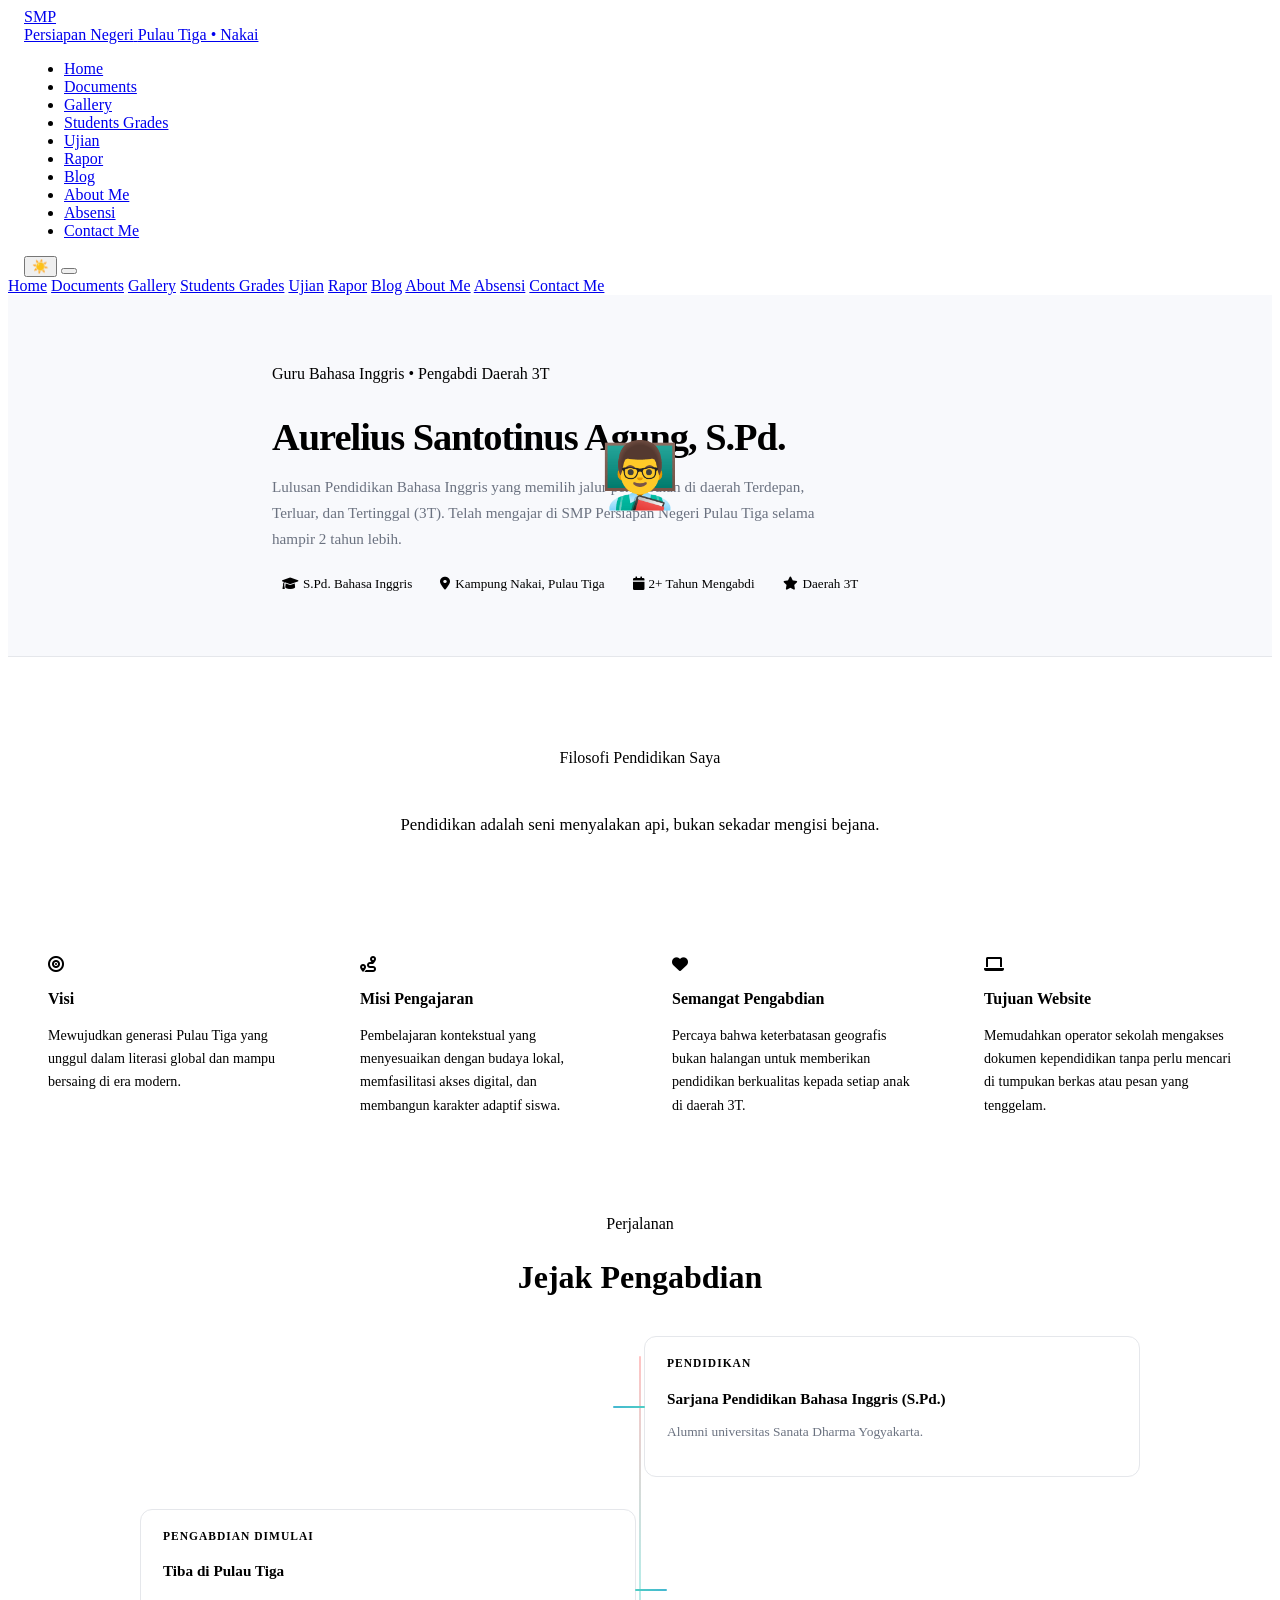
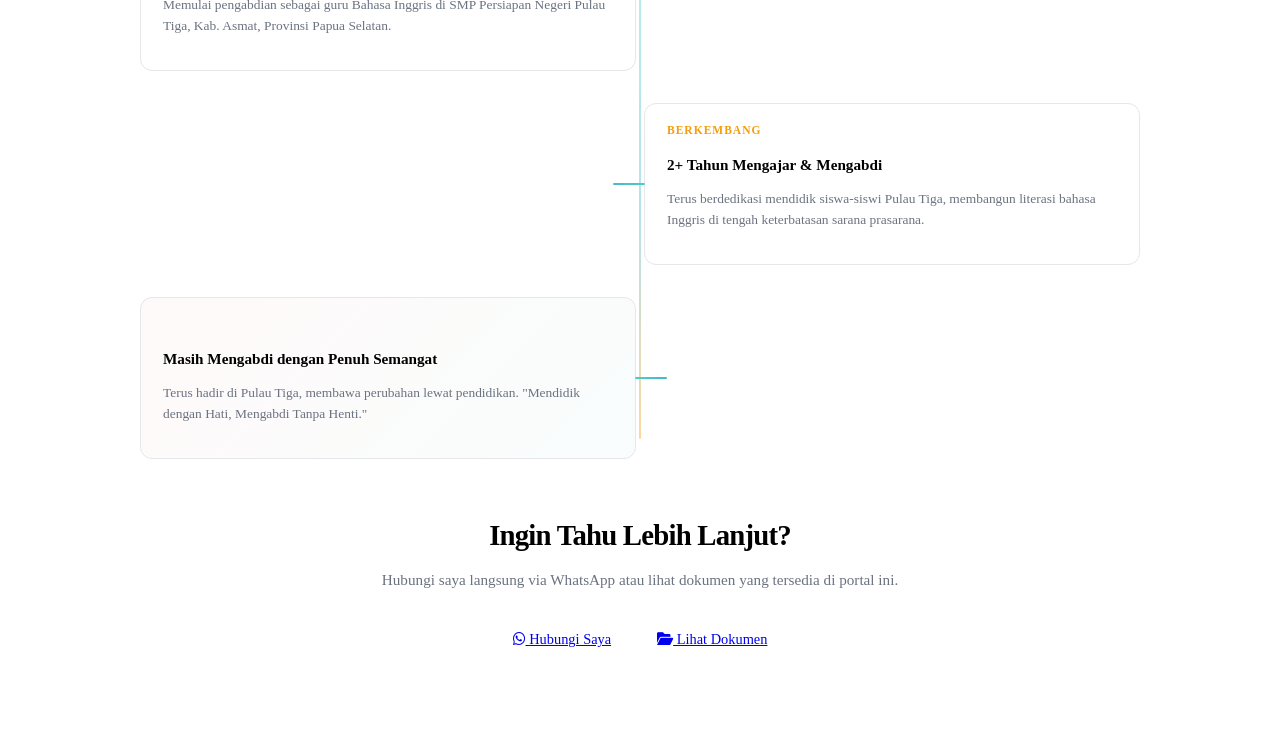
==== about.html @ c1b20a92 "komit aja" ====
<!DOCTYPE html>
<html lang="id" data-theme="light">

<head>
  <meta charset="UTF-8">
  <meta name="viewport" content="width=device-width, initial-scale=1.0">
  <title>Tentang Saya | Portal SMP Persiapan Negeri Pulau Tiga</title>
  <meta name="description"
    content="Mengenal Aurelius Santotinus Agung, S.Pd. — Guru Bahasa Inggris pengabdi daerah 3T di SMP Persiapan Negeri Pulau Tiga, Maluku.">
  <link rel="preconnect" href="https://fonts.googleapis.com">
  <link rel="preconnect" href="https://fonts.gstatic.com" crossorigin>
  <link href="https://fonts.googleapis.com/css2?family=Plus+Jakarta+Sans:wght@300;400;500;600;700;800&display=swap"
    rel="stylesheet">
  <link rel="stylesheet" href="https://cdnjs.cloudflare.com/ajax/libs/font-awesome/6.0.0-beta3/css/all.min.css">
  <link rel="stylesheet" href="css/style.css">

<style>
  /* =============================================
       RESPONSIVE FIXES — about.html
       Mobile-first, overrides for tablet & desktop
    ============================================= */

  /* --- HERO SECTION --- */
  .about-hero {
    padding: 70px 0 60px;
    background: var(--bg2, #f8f9fc);
    border-bottom: 1px solid var(--border, #e5e7eb);
    position: relative;
    overflow: hidden;
  }

  .about-hero-inner {
    display: flex;
    flex-direction: column;
    align-items: center;
    gap: 28px;
    text-align: center;
  }

  @media (min-width: 720px) {
    .about-hero-inner {
      display: grid;
      grid-template-columns: auto 1fr;
      gap: 48px;
      align-items: center;
      text-align: left;
    }
  }

  /* --- PROFILE FRAME --- */
  .profile-wrapper {
    display: flex;
    justify-content: center;
    flex-shrink: 0;
  }

  .profile-frame {
    width: 140px !important;
    height: 140px !important;
  }

  @media (min-width: 480px) {
    .profile-frame {
      width: 170px !important;
      height: 170px !important;
    }
  }

  @media (min-width: 720px) {
    .profile-frame {
      width: 200px !important;
      height: 200px !important;
    }
  }

  /* --- HERO TEXT --- */
  .about-hero-text h1 {
    font-size: clamp(1.35rem, 5vw, 2.4rem);
    font-weight: 800;
    letter-spacing: -1px;
    margin-bottom: 8px;
  }

  .about-hero-text p {
    color: var(--text2, #6b7280);
    font-size: clamp(0.85rem, 3vw, 0.95rem);
    line-height: 1.7;
    margin-bottom: 20px;
    max-width: 580px;
  }

  /* --- TAGS --- */
  .hero-tags {
    display: flex;
    gap: 8px;
    flex-wrap: wrap;
    justify-content: center;
  }

  @media (min-width: 720px) {
    .hero-tags {
      justify-content: flex-start;
    }
  }

  .hero-tags .tag {
    font-size: clamp(0.72rem, 2.5vw, 0.82rem);
    padding: 4px 10px;
    white-space: nowrap;
  }

  /* --- BADGE --- */
  .about-badge {
    display: flex;
    justify-content: center;
    margin-bottom: 12px;
  }

  @media (min-width: 720px) {
    .about-badge {
      justify-content: flex-start;
    }
  }

  /* --- QUOTE BOX --- */
  .about-quote {
    max-width: 720px;
    margin: 0 auto 60px;
    padding: 0 16px;
  }

  .quote-box {
    padding: clamp(20px, 4vw, 32px) clamp(20px, 5vw, 40px) !important;
    font-size: clamp(0.9rem, 3vw, 1.05rem);
    line-height: 1.7;
  }

  /* --- FEATURE GRID --- */
  .about-grid {
    display: grid;
    grid-template-columns: 1fr;
    gap: 16px;
    margin-bottom: 60px;
  }

  @media (min-width: 500px) {
    .about-grid {
      grid-template-columns: repeat(2, 1fr);
    }
  }

  @media (min-width: 900px) {
    .about-grid {
      grid-template-columns: repeat(4, 1fr);
    }
  }

  .feature-card {
    padding: clamp(18px, 3vw, 24px);
  }

  .feature-card h3 {
    font-size: clamp(0.92rem, 2.5vw, 1rem);
  }

  .feature-card p {
    font-size: clamp(0.82rem, 2.2vw, 0.88rem);
    line-height: 1.65;
  }

  /* --- TIMELINE ZIG-ZAG (DESKTOP) & LURUS (MOBILE) --- */
  .timeline-wrapper {
    max-width: 900px;
    margin: 0 auto;
    padding: 0 4px;
  }

  .timeline-inner {
    position: relative;
    padding-left: 28px;
  }

  /* Garis vertikal untuk mobile */
  .timeline-line {
    position: absolute;
    left: 12px;
    top: 0;
    bottom: 0;
    width: 2px;
    background: linear-gradient(to bottom, var(--c1, #ff6b6b), var(--c2, #4ecdc4), var(--c3, #45b7d1));
    border-radius: 99px;
  }

  .timeline-item {
    position: relative;
    margin-bottom: 28px;
  }

  .timeline-dot {
    position: absolute;
    left: -22px;
    top: 6px;
    width: 12px;
    height: 12px;
    border-radius: 50%;
    border: 2px solid var(--bg, #fff);
  }

  .timeline-card {
    background: var(--card-bg, #fff);
    border: 1px solid var(--border, #e5e7eb);
    border-radius: var(--radius-sm, 12px);
    padding: clamp(14px, 3vw, 20px) clamp(14px, 3vw, 22px);
    transition: all 0.2s ease;
  }

  .timeline-card h4 {
    font-weight: 700;
    font-size: clamp(0.88rem, 2.5vw, 0.95rem);
    margin-bottom: 6px;
  }

  .timeline-card p {
    font-size: clamp(0.8rem, 2.2vw, 0.84rem);
    color: var(--text2, #6b7280);
    line-height: 1.6;
  }

  .timeline-label {
    font-size: 0.72rem;
    font-weight: 700;
    letter-spacing: 1px;
    text-transform: uppercase;
    margin-bottom: 6px;
  }

  /* ---- DESKTOP ZIG-ZAG (min-width: 768px) ---- */
  @media (min-width: 768px) {
    .timeline-wrapper {
      max-width: 1000px;
    }

    .timeline-inner {
      padding-left: 0;
      display: flex;
      flex-direction: column;
      gap: 32px;
      position: relative;
    }

    /* GARIS VERTIKAL TENGAH untuk desktop */
    .timeline-inner::before {
      content: '';
      position: absolute;
      left: 50%;
      top: 20px;
      bottom: 20px;
      width: 2px;
      background: linear-gradient(to bottom, var(--c1, #ff6b6b), var(--c2, #4ecdc4), var(--c3, #45b7d1), var(--c4, #f59e0b));
      transform: translateX(-50%);
      border-radius: 99px;
      opacity: 0.4;
      z-index: 0;
    }

    /* Sembunyikan garis vertikal bawaan (yang untuk mobile) */
    .timeline-line {
      display: none;
    }

    .timeline-item {
      margin-bottom: 0;
      width: 100%;
      position: relative;
      z-index: 1;
    }

    /* Gaya untuk setiap item: bergantian posisi */
    .timeline-item:nth-child(odd) .timeline-card {
      margin-left: 0;
      margin-right: auto;
      max-width: 45%;
      position: relative;
    }

    .timeline-item:nth-child(even) .timeline-card {
      margin-left: auto;
      margin-right: 0;
      max-width: 45%;
      position: relative;
    }

    /* Dot dan garis penghubung zig-zag */
    .timeline-dot {
      width: 18px;
      height: 18px;
      top: 50%;
      transform: translateY(-50%);
      z-index: 3;
    }

    /* Dot untuk item ganjil (kiri) - berada di sebelah kanan card */
    .timeline-item:nth-child(odd) .timeline-dot {
      left: auto;
      right: -9px;
    }

    /* Dot untuk item genap (kanan) - berada di sebelah kiri card */
    .timeline-item:nth-child(even) .timeline-dot {
      left: -9px;
      right: auto;
    }

    /* Garis penghubung horizontal (dari card ke garis tengah) */
    .timeline-item:nth-child(odd) .timeline-card::before {
      content: '';
      position: absolute;
      right: -32px;
      top: 50%;
      width: 32px;
      height: 2px;
      background: linear-gradient(90deg, var(--c2, #4ecdc4), var(--c3, #45b7d1));
      transform: translateY(-50%);
      z-index: 2;
      border-radius: 2px;
    }

    .timeline-item:nth-child(even) .timeline-card::before {
      content: '';
      position: absolute;
      left: -32px;
      top: 50%;
      width: 32px;
      height: 2px;
      background: linear-gradient(90deg, var(--c3, #45b7d1), var(--c2, #4ecdc4));
      transform: translateY(-50%);
      z-index: 2;
      border-radius: 2px;
    }

    /* Card hover effect */
    .timeline-card:hover {
      transform: translateY(-4px);
      box-shadow: 0 12px 24px -12px rgba(0, 0, 0, 0.15);
      border-color: rgba(78, 205, 196, 0.3);
    }
  }

  /* --- Penyesuaian untuk tablet kecil (768px - 1024px) --- */
  @media (min-width: 768px) and (max-width: 1024px) {

    .timeline-item:nth-child(odd) .timeline-card,
    .timeline-item:nth-child(even) .timeline-card {
      max-width: 55%;
    }

    .timeline-item:nth-child(odd) .timeline-card::before,
    .timeline-item:nth-child(even) .timeline-card::before {
      width: 24px;
    }

    .timeline-item:nth-child(odd) .timeline-card::before {
      right: -24px;
    }

    .timeline-item:nth-child(even) .timeline-card::before {
      left: -24px;
    }

    .timeline-item:nth-child(odd) .timeline-dot {
      right: -7px;
    }

    .timeline-item:nth-child(even) .timeline-dot {
      left: -7px;
    }
  }

  /* Mobile: tetap tampil lurus dengan garis vertikal */
  @media (max-width: 767px) {
    .timeline-inner {
      padding-left: 28px;
    }

    /* Sembunyikan garis vertikal tengah desktop di mobile */
    .timeline-inner::before {
      display: none;
    }

    .timeline-line {
      display: block;
    }

    .timeline-dot {
      left: -22px;
      top: 6px;
    }

    .timeline-card::before {
      display: none;
    }

    .timeline-item {
      margin-bottom: 28px;
    }

    .timeline-card {
      margin: 0;
      max-width: 100%;
    }
  }

  /* --- CTA SECTION --- */
  .about-cta {
    text-align: center;
    max-width: 520px;
    margin: 0 auto;
    padding: 0 16px;
  }

  .about-cta h2 {
    font-size: clamp(1.3rem, 4.5vw, 1.8rem);
    font-weight: 800;
    letter-spacing: -0.8px;
    margin-bottom: 12px;
  }

  .about-cta p {
    color: var(--text2, #6b7280);
    margin-bottom: 28px;
    font-size: clamp(0.85rem, 2.5vw, 0.95rem);
    line-height: 1.7;
  }

  .cta-buttons {
    display: flex;
    gap: 10px;
    justify-content: center;
    flex-wrap: wrap;
  }

  .cta-buttons .btn {
    font-size: clamp(0.82rem, 2.5vw, 0.9rem);
    padding: 10px 18px;
    white-space: nowrap;
  }

  /* --- SECTION TITLE RESPONSIVE --- */
  .section-title {
    font-size: clamp(1.4rem, 4vw, 2rem) !important;
  }

  /* --- CONTAINER PADDING ON MOBILE --- */
  .container {
    padding-left: max(16px, env(safe-area-inset-left));
    padding-right: max(16px, env(safe-area-inset-right));
  }

  /* --- SECTION PADDING --- */
  .section {
    padding-top: clamp(40px, 6vw, 80px) !important;
    padding-bottom: clamp(40px, 6vw, 80px) !important;
  }

  /* Divider margin */
  .divider {
    margin: clamp(32px, 5vw, 60px) 0 !important;
  }
</style>
</head>

<body>

  <!-- NAVBAR -->
  <nav class="navbar">
    <div class="container">
      <div class="nav-inner">
        <a href="index.html" class="logo">
          <div class="logo-icon">SMP</div>
          <div class="logo-text">
            <span class="logo-title">Persiapan Negeri</span>
            <span class="logo-sub">Pulau Tiga • Nakai</span>
          </div>
        </a>
      <ul class="nav-links">
        <li><a href="index.html">Home</a></li>
        <li><a href="documents.html">Documents</a></li>
        <li><a href="gallery.html">Gallery</a></li>
        <li><a href="grades.html">Students Grades</a></li>
        <li><a href="exam.html">Ujian</a></li>
        <li><a href="rapor.html">Rapor</a></li>
        <li><a href="blog.html">Blog</a></li>
        <li><a href="about.html">About Me</a></li>
        <li><a href="https://mryanto96.github.io/ATTENDANCE-SYSTEM/">Absensi</a></li>
        <!-- <li><a href="https://mryanto96.github.io/ATTENDANCE-SYSTEM/" target="_blank">Absensi</a></li> -->
        <li><a href="contact.html">Contact Me</a></li>
      </ul>
      <div class="nav-right">
        <button class="dark-toggle" aria-label="Toggle dark mode" id="darkToggleBtn">
          <div class="dark-toggle-ball">☀️</div>
        </button>
        <button class="hamburger" aria-label="Menu">
          <span></span><span></span><span></span>
        </button>
      </div>
      </div>
      </div>
      </nav>
      <div class="mobile-menu" id="mobileMenu">
        <a href="index.html">Home</a>
        <a href="documents.html">Documents</a>
        <a href="gallery.html">Gallery</a>
        <a href="grades.html">Students Grades</a>
        <a href="exam.html">Ujian</a>
        <a href="rapor.html">Rapor</a>
        <a href="blog.html">Blog</a>
        <a href="about.html">About Me</a>
        <a href="https://mryanto96.github.io/ATTENDANCE-SYSTEM/">Absensi</a>
        <a href="contact.html">Contact Me</a>
      </div>


  <div class="page-content">

    <!-- HERO ABOUT -->
    <section class="about-hero">
      <div class="page-header-bg"></div>
      <div class="dots-grid" style="top:10%;right:5%;opacity:0.3;"></div>
      <div class="container">
        <div class="about-hero-inner fade-up">

          <!-- Profile Image -->
          <div class="profile-wrapper">
            <div class="profile-frame">
              <img src="images/Kami.jpeg" alt="Aurelius Santotinus Agung, S.Pd." class="profile-img"
                onerror="this.style.display='none';this.parentNode.querySelector('.profile-placeholder').style.display='flex'">
              <div class="profile-placeholder"
                style="display:none;position:absolute;inset:6px;border-radius:40% 60% 40% 60% / 50% 40% 60% 50%;background:linear-gradient(135deg,var(--c1),var(--c2),var(--c3));align-items:center;justify-content:center;font-size:4rem;color:white;animation:blobPulse 8s ease infinite,float 6s ease-in-out infinite;z-index:1;">
                👨‍🏫</div>
            </div>
          </div>

          <!-- Text Content -->
          <div class="about-hero-text">
            <div class="about-badge">
              <div class="badge">
                <span class="badge-dot"></span>
                Guru Bahasa Inggris • Pengabdi Daerah 3T
              </div>
            </div>
            <h1>
              Aurelius Santotinus Agung, <span class="gradient-text">S.Pd.</span>
            </h1>
            <p>
              Lulusan Pendidikan Bahasa Inggris yang memilih jalur pengabdian di daerah Terdepan, Terluar, dan
              Tertinggal (3T). Telah mengajar di SMP Persiapan Negeri Pulau Tiga selama hampir 2 tahun lebih.
            </p>
            <div class="hero-tags">
              <span class="tag"><i class="fas fa-graduation-cap" style="margin-right:5px;"></i>S.Pd. Bahasa
                Inggris</span>
              <span class="tag"><i class="fas fa-map-marker-alt" style="margin-right:5px;"></i>Kampung Nakai, Pulau
                Tiga</span>
              <span class="tag"><i class="fas fa-calendar" style="margin-right:5px;"></i>2+ Tahun Mengabdi</span>
              <span class="tag"><i class="fas fa-star" style="margin-right:5px;"></i>Daerah 3T</span>
            </div>
          </div>

        </div>
      </div>
    </section>

    <!-- MAIN CONTENT -->
    <section class="section">
      <div class="container">

        <!-- FILOSOFI QUOTE -->
        <div class="about-quote fade-up">
          <p class="section-label" style="text-align:center;margin-bottom:12px;">Filosofi Pendidikan Saya</p>
          <div class="quote-box" style="text-align:center;">
            Pendidikan adalah seni menyalakan api, bukan sekadar mengisi bejana.
          </div>
        </div>

        <!-- FEATURE GRID -->
        <div class="about-grid fade-up">
          <div class="feature-card">
            <div class="feature-icon fi-1"><i class="fas fa-bullseye"></i></div>
            <h3>Visi</h3>
            <p>Mewujudkan generasi Pulau Tiga yang unggul dalam literasi global dan mampu bersaing di era modern.</p>
          </div>
          <div class="feature-card">
            <div class="feature-icon fi-2"><i class="fas fa-route"></i></div>
            <h3>Misi Pengajaran</h3>
            <p>Pembelajaran kontekstual yang menyesuaikan dengan budaya lokal, memfasilitasi akses digital, dan
              membangun karakter adaptif siswa.</p>
          </div>
          <div class="feature-card">
            <div class="feature-icon fi-3"><i class="fas fa-heart"></i></div>
            <h3>Semangat Pengabdian</h3>
            <p>Percaya bahwa keterbatasan geografis bukan halangan untuk memberikan pendidikan berkualitas kepada setiap
              anak di daerah 3T.</p>
          </div>
          <div class="feature-card">
            <div class="feature-icon fi-4"><i class="fas fa-laptop"></i></div>
            <h3>Tujuan Website</h3>
            <p>Memudahkan operator sekolah mengakses dokumen kependidikan tanpa perlu mencari di tumpukan berkas atau
              pesan yang tenggelam.</p>
          </div>
        </div>

        <div class="divider"></div>

        <!-- TIMELINE ZIG-ZAG (DESKTOP) & LURUS (MOBILE) -->
        <div class="timeline-wrapper fade-up">
          <p class="section-label" style="text-align:center;margin-bottom:12px;">Perjalanan</p>
          <h2 class="section-title" style="text-align:center;margin-bottom:40px;">
            Jejak <span class="gradient-text">Pengabdian</span>
          </h2>

          <div class="timeline-inner">
            <div class="timeline-line"></div>

            <!-- Item 1: Pendidikan -->
            <div class="timeline-item">
              <div class="timeline-dot" style="background:linear-gradient(135deg,var(--c1),var(--c2));"></div>
              <div class="timeline-card">
                <div class="timeline-label" style="color:var(--accent);">Pendidikan</div>
                <h4>Sarjana Pendidikan Bahasa Inggris (S.Pd.)</h4>
                <p>Alumni universitas Sanata Dharma Yogyakarta.</p>
              </div>
            </div>

            <!-- Item 2: Pengabdian Dimulai -->
            <div class="timeline-item">
              <div class="timeline-dot" style="background:linear-gradient(135deg,var(--c2),var(--c3));"></div>
              <div class="timeline-card">
                <div class="timeline-label" style="color:var(--c2);">Pengabdian Dimulai</div>
                <h4>Tiba di Pulau Tiga</h4>
                <p>Memulai pengabdian sebagai guru Bahasa Inggris di SMP Persiapan Negeri Pulau Tiga, Kab. Asmat,
                  Provinsi Papua Selatan.</p>
              </div>
            </div>

            <!-- Item 3: Berkembang -->
            <div class="timeline-item">
              <div class="timeline-dot" style="background:linear-gradient(135deg,var(--c3),var(--c4));"></div>
              <div class="timeline-card">
                <div class="timeline-label" style="color:#f59e0b;">Berkembang</div>
                <h4>2+ Tahun Mengajar & Mengabdi</h4>
                <p>Terus berdedikasi mendidik siswa-siswi Pulau Tiga, membangun literasi bahasa Inggris di tengah
                  keterbatasan sarana prasarana.</p>
              </div>
            </div>

            <!-- Item 4: Saat Ini (dengan animasi pulse) -->
            <div class="timeline-item" style="margin-bottom:0;">
              <div class="timeline-dot"
                style="background:linear-gradient(135deg,var(--c4),var(--c5));animation:pulse 2s ease infinite;"></div>
              <div class="timeline-card"
                style="background:linear-gradient(135deg,rgba(255,107,107,0.04),rgba(78,205,196,0.04));">
                <div class="timeline-label"
                  style="background:linear-gradient(90deg,var(--c1),var(--c2));-webkit-background-clip:text;-webkit-text-fill-color:transparent;background-clip:text;">
                  Saat Ini • 2026</div>
                <h4>Masih Mengabdi dengan Penuh Semangat</h4>
                <p>Terus hadir di Pulau Tiga, membawa perubahan lewat pendidikan. "Mendidik dengan Hati, Mengabdi
                  Tanpa Henti."</p>
              </div>
            </div>

          </div>
        </div>

        <div class="divider"></div>

        <!-- CTA -->
        <div class="about-cta fade-up">
          <h2>Ingin Tahu Lebih Lanjut?</h2>
          <p>Hubungi saya langsung via WhatsApp atau lihat dokumen yang tersedia di portal ini.</p>
          <div class="cta-buttons">
            <a href="contact.html" class="btn btn-primary">
              <i class="fab fa-whatsapp"></i> Hubungi Saya
            </a>
            <a href="documents.html" class="btn btn-outline">
              <i class="fas fa-folder-open"></i> Lihat Dokumen
            </a>
          </div>
        </div>

      </div>
    </section>

  </div>

  <script src="js/main.js"></script>
</body>

</html>
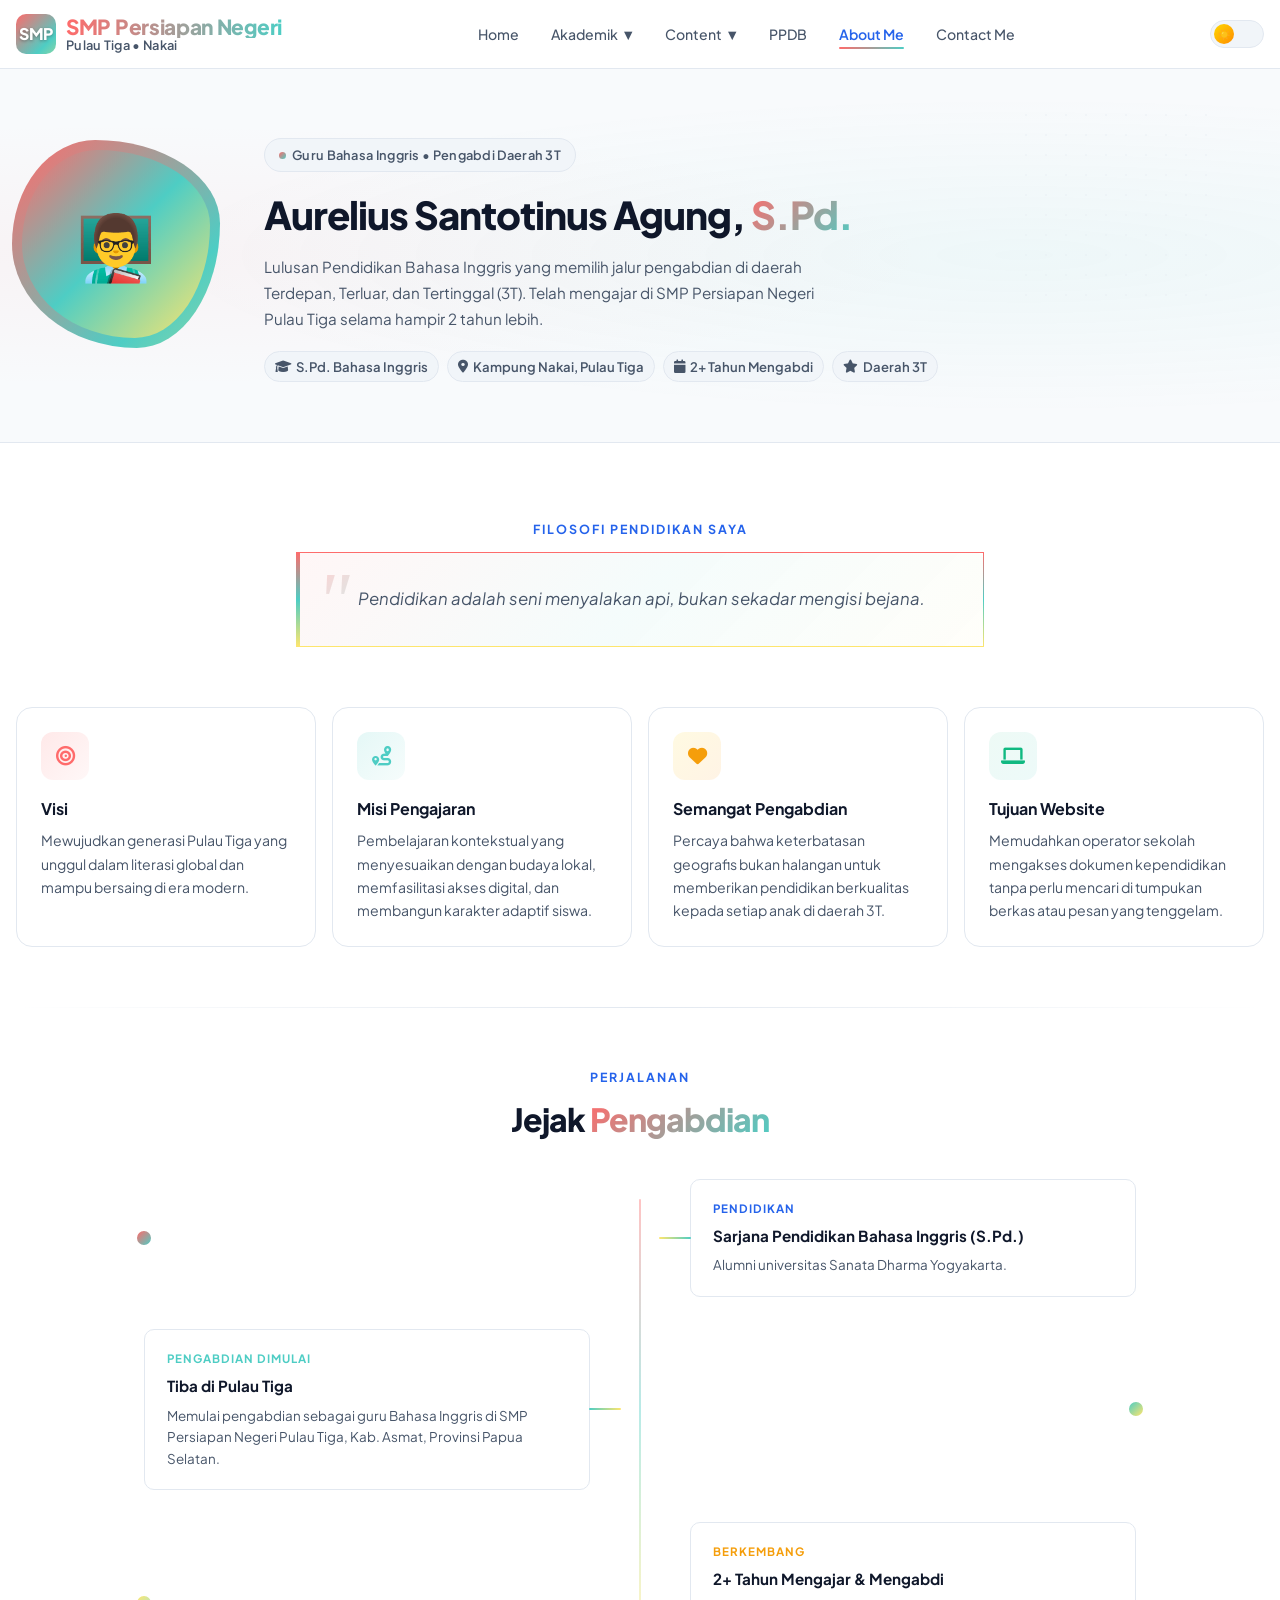
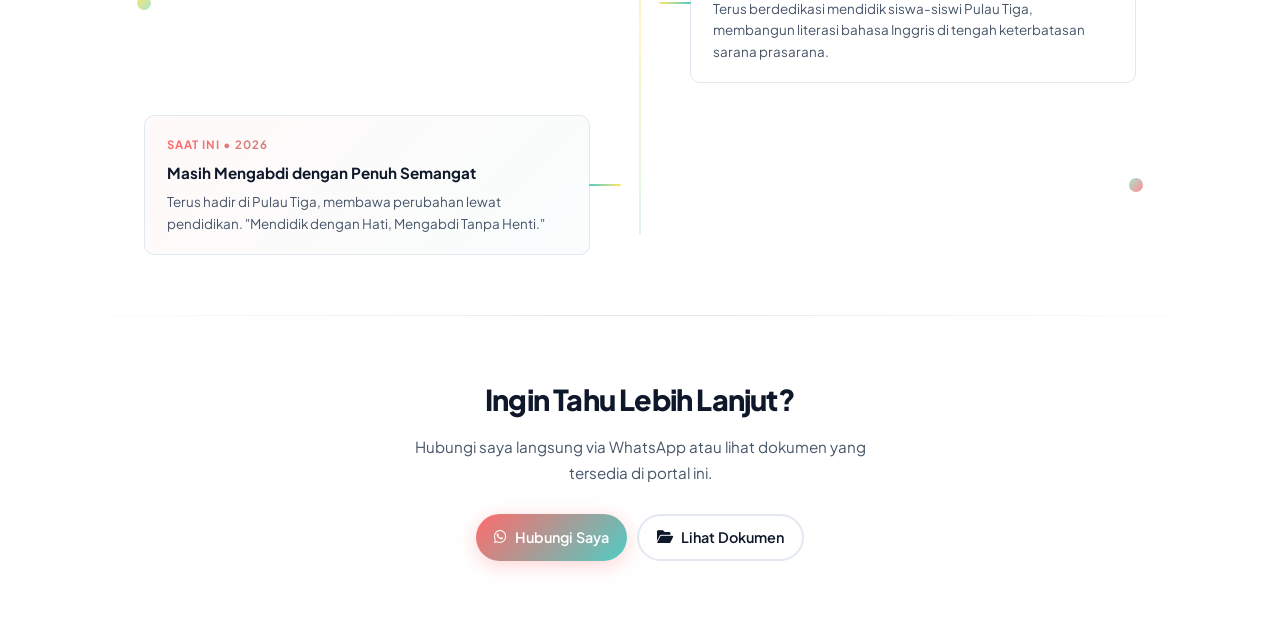
==== commit fa40070d: "komit aja" ====
--- a/about.html
+++ b/about.html
@@ -491,8 +491,7 @@
         <li><a href="rapor.html">Rapor</a></li>
         <li><a href="blog.html">Blog</a></li>
         <li><a href="about.html">About Me</a></li>
-        <li><a href="https://mryanto96.github.io/ATTENDANCE-SYSTEM/">Absensi</a></li>
-        <!-- <li><a href="https://mryanto96.github.io/ATTENDANCE-SYSTEM/" target="_blank">Absensi</a></li> -->
+        <li><a href="https://mryanto96.github.io/ATTENDANCE-SYSTEM/" target="_blank">Absensi</a></li>
         <li><a href="contact.html">Contact Me</a></li>
       </ul>
       <div class="nav-right">
@@ -515,7 +514,7 @@
         <a href="rapor.html">Rapor</a>
         <a href="blog.html">Blog</a>
         <a href="about.html">About Me</a>
-        <a href="https://mryanto96.github.io/ATTENDANCE-SYSTEM/">Absensi</a>
+        <a href="https://mryanto96.github.io/ATTENDANCE-SYSTEM/" target="_blank">Absensi</a>
         <a href="contact.html">Contact Me</a>
       </div>
 
@@ -690,8 +689,8 @@
     </section>
 
   </div>
-
   <script src="js/main.js"></script>
+  <script src="js/navbar.js"></script>
 </body>
 
 </html>
--- a/css/style.css
+++ b/css/style.css
@@ -0,0 +1,1782 @@
+@import url('https://fonts.googleapis.com/css2?family=Plus+Jakarta+Sans:wght@300;400;500;600;700;800&display=swap');
+
+/* ===== CSS VARIABLES ===== */
+:root {
+  --bg: #ffffff;
+  --bg2: #f8fafc;
+  --bg3: #f1f5f9;
+  --text: #0f172a;
+  --text2: #475569;
+  --text3: #94a3b8;
+  --accent: #2563eb;
+  --accent2: #1d4ed8;
+  --border: #e2e8f0;
+  --card-bg: #ffffff;
+  --nav-bg: rgba(255, 255, 255, 0.85);
+  --shadow: 0 4px 24px rgba(15, 23, 42, 0.08);
+  --shadow-lg: 0 12px 48px rgba(15, 23, 42, 0.14);
+
+  --c1: #FF6B6B;
+  --c2: #4ECDC4;
+  --c3: #FFE66D;
+  --c4: #A8E6CF;
+  --c5: #FF8B94;
+
+  --font: 'Plus Jakarta Sans', sans-serif;
+  --container: 1280px;
+  --radius: 16px;
+  --radius-sm: 10px;
+  --transition: 0.3s cubic-bezier(0.4, 0, 0.2, 1);
+}
+
+[data-theme="dark"] {
+  --bg: #0f172a;
+  --bg2: #1e293b;
+  --bg3: #243046;
+  --text: #f8fafc;
+  --text2: #94a3b8;
+  --text3: #64748b;
+  --accent: #3b82f6;
+  --accent2: #60a5fa;
+  --border: #334155;
+  --card-bg: #1e293b;
+  --nav-bg: rgba(15, 23, 42, 0.88);
+  --shadow: 0 4px 24px rgba(0, 0, 0, 0.3);
+  --shadow-lg: 0 12px 48px rgba(0, 0, 0, 0.45);
+}
+
+/* ===== RESET & BASE ===== */
+*,
+*::before,
+*::after {
+  box-sizing: border-box;
+  margin: 0;
+  padding: 0;
+}
+
+html {
+  scroll-behavior: smooth;
+}
+
+body {
+  font-family: var(--font);
+  background: var(--bg);
+  color: var(--text);
+  line-height: 1.6;
+  transition: background var(--transition), color var(--transition);
+  overflow-x: hidden;
+}
+
+a {
+  text-decoration: none;
+  color: inherit;
+}
+
+img {
+  max-width: 100%;
+  display: block;
+}
+
+button {
+  cursor: pointer;
+  font-family: var(--font);
+  border: none;
+}
+
+/* ===== SCROLLBAR ===== */
+::-webkit-scrollbar {
+  width: 6px;
+}
+
+::-webkit-scrollbar-track {
+  background: var(--bg2);
+}
+
+::-webkit-scrollbar-thumb {
+  background: var(--border);
+  border-radius: 99px;
+}
+
+::-webkit-scrollbar-thumb:hover {
+  background: var(--accent);
+}
+
+/* ===== CONTAINER ===== */
+.container {
+  max-width: var(--container);
+  margin: 0 auto;
+  padding: 0 24px;
+}
+
+@media (max-width: 768px) {
+  .container {
+    padding: 0 16px;
+  }
+}
+
+.announcement-bar {
+  background: linear-gradient(90deg, #fef9e3, #fff5e6);
+  border-left: 4px solid #f5a623;
+  padding: 12px 20px;
+  border-radius: 16px;
+  display: flex;
+  align-items: center;
+  gap: 12px;
+  flex-wrap: wrap;
+  margin-bottom: 40px;
+  color: #000000;
+}
+
+.announcement-bar i {
+  color: #000000;
+}
+
+/* ===== LOADING OVERLAY ===== */
+.loading-overlay {
+  position: fixed;
+  top: 0;
+  left: 0;
+  right: 0;
+  bottom: 0;
+  background: rgba(0, 0, 0, 0.8);
+  backdrop-filter: blur(8px);
+  z-index: 10000;
+  display: flex;
+  align-items: center;
+  justify-content: center;
+  opacity: 0;
+  transition: opacity 0.3s ease;
+}
+
+.loading-overlay.active {
+  opacity: 1;
+}
+
+.loading-card {
+  background: var(--card-bg);
+  border-radius: 24px;
+  padding: 32px 40px;
+  text-align: center;
+  box-shadow: 0 20px 60px rgba(0, 0, 0, 0.3);
+  min-width: 300px;
+  max-width: 380px;
+  border: 1px solid var(--border);
+  animation: fadeUp 0.4s ease;
+}
+
+.loading-spinner {
+  width: 56px;
+  height: 56px;
+  border: 4px solid var(--border);
+  border-top-color: var(--c1);
+  border-right-color: var(--c2);
+  border-bottom-color: var(--c3);
+  border-radius: 50%;
+  margin: 0 auto 20px;
+  animation: spin 0.8s linear infinite;
+}
+
+.loading-text {
+  font-size: 1rem;
+  margin-bottom: 16px;
+  color: var(--text);
+  line-height: 1.5;
+}
+
+.loading-text strong {
+  color: var(--accent);
+  font-size: 0.9rem;
+}
+
+.loading-message {
+  font-size: 0.85rem;
+  color: var(--text2);
+  margin-bottom: 16px;
+}
+
+.loading-hint {
+  font-size: 0.75rem;
+  color: var(--text3);
+  margin-top: 16px;
+  padding-top: 12px;
+  border-top: 1px solid var(--border);
+  display: flex;
+  align-items: center;
+  justify-content: center;
+  gap: 6px;
+}
+
+/* ===== MODAL POPUP ERROR (VERSI FINAL - TIDAK DUPLIKAT) ===== */
+.modal {
+  display: none;
+  position: fixed;
+  top: 0;
+  left: 0;
+  right: 0;
+  bottom: 0;
+  background: rgba(0, 0, 0, 0.8);
+  backdrop-filter: blur(8px);
+  z-index: 10001;
+  align-items: center;
+  justify-content: center;
+}
+
+.modal.show {
+  display: flex;
+}
+
+.modal-card {
+  background: var(--card-bg);
+  border-radius: 24px;
+  max-width: 400px;
+  width: 90%;
+  padding: 32px 28px;
+  text-align: center;
+  border: 1px solid var(--border);
+  box-shadow: 0 20px 60px rgba(0, 0, 0, 0.3);
+  animation: fadeUp 0.3s ease;
+  pointer-events: auto;
+}
+
+.modal-icon {
+  width: 70px;
+  height: 70px;
+  background: linear-gradient(135deg, rgba(255, 107, 107, 0.15), rgba(255, 107, 107, 0.05));
+  border-radius: 50%;
+  display: flex;
+  align-items: center;
+  justify-content: center;
+  margin: 0 auto 20px;
+}
+
+.modal-icon i {
+  font-size: 2.5rem;
+  color: #FF6B6B;
+}
+
+.modal-card h3 {
+  font-size: 1.3rem;
+  font-weight: 700;
+  margin-bottom: 12px;
+  color: var(--text);
+}
+
+.modal-card p {
+  color: var(--text2);
+  font-size: 0.9rem;
+  line-height: 1.6;
+  margin-bottom: 24px;
+}
+
+.modal-card p strong {
+  color: var(--accent);
+  font-weight: 700;
+}
+
+.modal-buttons {
+  display: flex;
+  gap: 12px;
+  justify-content: center;
+  flex-wrap: wrap;
+}
+
+.modal-btn {
+  padding: 10px 20px;
+  border-radius: 99px;
+  font-weight: 600;
+  font-size: 0.85rem;
+  cursor: pointer;
+  transition: all 0.3s ease;
+  border: none;
+  text-decoration: none;
+  display: inline-flex;
+  align-items: center;
+  gap: 8px;
+}
+
+.modal-btn-primary {
+  background: linear-gradient(135deg, #25D366, #128C7E);
+  color: white;
+}
+
+.modal-btn-primary:hover {
+  transform: translateY(-2px);
+  box-shadow: 0 4px 12px rgba(37, 211, 102, 0.4);
+}
+
+.modal-btn-secondary {
+  background: var(--bg3);
+  border: 1px solid var(--border);
+  color: var(--text2);
+}
+
+.modal-btn-secondary:hover {
+  background: var(--bg2);
+  transform: translateY(-2px);
+}
+
+/* ===== TOMBOL DISABLED ===== */
+.btn-disabled {
+  background: var(--bg3);
+  color: var(--text3);
+  cursor: not-allowed;
+  opacity: 0.6;
+  border: 1px solid var(--border);
+}
+
+.btn-disabled:hover {
+  transform: none;
+  box-shadow: none;
+  background: var(--bg3);
+}
+
+/* ===== NAVBAR ===== */
+.navbar {
+  position: fixed;
+  top: 0;
+  left: 0;
+  right: 0;
+  z-index: 100;
+  background: var(--nav-bg);
+  backdrop-filter: blur(20px);
+  -webkit-backdrop-filter: blur(20px);
+  border-bottom: 1px solid var(--border);
+  transition: background var(--transition), border-color var(--transition);
+}
+
+.nav-inner {
+  display: flex;
+  align-items: center;
+  justify-content: space-between;
+  height: 68px;
+}
+
+/* Logo */
+.logo {
+  display: flex;
+  align-items: center;
+  gap: 10px;
+  font-weight: 800;
+  font-size: 1rem;
+}
+
+.logo-icon {
+  width: 40px;
+  height: 40px;
+  border-radius: 10px;
+  background: linear-gradient(135deg, var(--c1), var(--c2), var(--c3), var(--c4), var(--c5));
+  background-size: 300% 300%;
+  animation: gradientShift 4s ease infinite;
+  display: flex;
+  align-items: center;
+  justify-content: center;
+  font-size: 1rem;
+  font-weight: 900;
+  color: white;
+  text-shadow: 0 1px 3px rgba(0, 0, 0, 0.3);
+  flex-shrink: 0;
+  letter-spacing: -0.5px;
+}
+
+.logo-text {
+  display: flex;
+  flex-direction: column;
+  line-height: 1.1;
+}
+
+.logo-title {
+  background: linear-gradient(90deg, var(--c1), var(--c2), var(--c3));
+  background-size: 200% 200%;
+  animation: gradientShift 3s ease infinite;
+  -webkit-background-clip: text;
+  -webkit-text-fill-color: transparent;
+  background-clip: text;
+  font-size: 1.3rem;
+  font-weight: 800;
+  letter-spacing: -0.3px;
+}
+
+.logo-sub {
+  font-size: 0.8rem;
+  color: var(--text2);
+  font-weight: 600;
+  letter-spacing: 0.3px;
+}
+
+/* Nav Links */
+.nav-links {
+  display: flex;
+  align-items: center;
+  gap: 4px;
+  list-style: none;
+}
+
+.nav-links a {
+  padding: 8px 14px;
+  border-radius: 8px;
+  font-size: 0.88rem;
+  font-weight: 500;
+  color: var(--text2);
+  transition: color var(--transition), background var(--transition);
+  position: relative;
+}
+
+.nav-links a:hover {
+  color: var(--text);
+  background-color: var(--bg3);
+}
+
+.nav-links a.active {
+  color: var(--accent);
+  font-weight: 600;
+}
+
+.nav-links a.active::after {
+  content: '';
+  position: absolute;
+  bottom: 2px;
+  left: 14px;
+  right: 14px;
+  height: 2px;
+  border-radius: 99px;
+  background: linear-gradient(90deg, var(--c1), var(--c2), var(--c3));
+  background-size: 200%;
+  animation: gradientShift 2s ease infinite;
+}
+
+/* Nav Right */
+.nav-right {
+  display: flex;
+  align-items: center;
+  gap: 12px;
+}
+
+/* Dark Mode Toggle */
+.dark-toggle {
+  width: 54px;
+  height: 28px;
+  background: var(--bg3);
+  border-radius: 99px;
+  border: 1.5px solid var(--border);
+  position: relative;
+  cursor: pointer;
+  transition: background var(--transition), border-color var(--transition);
+  display: flex;
+  align-items: center;
+  padding: 3px;
+}
+
+.dark-toggle-ball {
+  width: 20px;
+  height: 20px;
+  border-radius: 50%;
+  background: linear-gradient(135deg, #FFD700, #FF8C00);
+  transition: transform 0.4s cubic-bezier(0.34, 1.56, 0.64, 1), background 0.3s;
+  display: flex;
+  align-items: center;
+  justify-content: center;
+  font-size: 10px;
+}
+
+[data-theme="dark"] .dark-toggle-ball {
+  transform: translateX(24px);
+  background: linear-gradient(135deg, #e2e8f0, #94a3b8);
+}
+
+/* Hamburger */
+.hamburger {
+  display: none;
+  flex-direction: column;
+  gap: 5px;
+  background: none;
+  padding: 4px;
+  border-radius: 8px;
+}
+
+.hamburger span {
+  display: block;
+  width: 22px;
+  height: 2px;
+  background: var(--text);
+  border-radius: 99px;
+  transition: all 0.3s;
+}
+
+/* Mobile Menu */
+.mobile-menu {
+  display: none;
+  position: fixed;
+  top: 68px;
+  left: 0;
+  right: 0;
+  background: var(--nav-bg);
+  backdrop-filter: blur(20px);
+  -webkit-backdrop-filter: blur(20px);
+  border-bottom: 1px solid var(--border);
+  padding: 12px 16px 20px;
+  z-index: 99;
+  flex-direction: column;
+  gap: 4px;
+}
+
+.mobile-menu.active {
+  display: flex;
+}
+
+.mobile-menu a {
+  padding: 12px 16px;
+  border-radius: 10px;
+  font-weight: 500;
+  color: var(--text2);
+  transition: all var(--transition);
+}
+
+.mobile-menu a:hover,
+.mobile-menu a.active {
+  background: var(--bg3);
+  color: var(--accent);
+}
+
+/* ===== PAGE WRAPPER ===== */
+.page-content {
+  padding-top: 68px;
+}
+
+/* ===== ANIMATIONS ===== */
+@keyframes gradientShift {
+  0% {
+    background-position: 0% 50%;
+  }
+
+  50% {
+    background-position: 100% 50%;
+  }
+
+  100% {
+    background-position: 0% 50%;
+  }
+}
+
+@keyframes float {
+
+  0%,
+  100% {
+    transform: translateY(0px);
+  }
+
+  50% {
+    transform: translateY(-16px);
+  }
+}
+
+@keyframes fadeUp {
+  from {
+    opacity: 0;
+    transform: translateY(30px);
+  }
+
+  to {
+    opacity: 1;
+    transform: translateY(0);
+  }
+}
+
+@keyframes blobPulse {
+
+  0%,
+  100% {
+    border-radius: 40% 60% 40% 60% / 50% 40% 60% 50%;
+  }
+
+  25% {
+    border-radius: 55% 45% 65% 35% / 40% 60% 40% 60%;
+  }
+
+  50% {
+    border-radius: 45% 55% 35% 65% / 60% 35% 65% 40%;
+  }
+
+  75% {
+    border-radius: 60% 40% 50% 50% / 35% 65% 35% 65%;
+  }
+}
+
+@keyframes spin {
+  to {
+    transform: rotate(360deg);
+  }
+}
+
+@keyframes pulse {
+
+  0%,
+  100% {
+    transform: scale(1);
+  }
+
+  50% {
+    transform: scale(1.05);
+  }
+}
+
+@keyframes shimmer {
+  0% {
+    transform: translateX(-100%);
+  }
+
+  100% {
+    transform: translateX(100%);
+  }
+}
+
+.fade-up {
+  opacity: 0;
+  transform: translateY(30px);
+  transition: opacity 0.7s ease, transform 0.7s ease;
+}
+
+.fade-up.visible {
+  opacity: 1;
+  transform: translateY(0);
+}
+
+/* ===== GRADIENT TEXT ===== */
+.gradient-text {
+  background: linear-gradient(135deg, var(--c1), var(--c2), var(--c3), var(--c4));
+  background-size: 300% 300%;
+  animation: gradientShift 4s ease infinite;
+  -webkit-background-clip: text;
+  -webkit-text-fill-color: transparent;
+  background-clip: text;
+}
+
+/* ===== BADGE ===== */
+.badge {
+  display: inline-flex;
+  align-items: center;
+  gap: 6px;
+  padding: 6px 14px;
+  border-radius: 99px;
+  font-size: 0.8rem;
+  font-weight: 600;
+  background: var(--bg3);
+  border: 1px solid var(--border);
+  color: var(--text2);
+  letter-spacing: 0.3px;
+}
+
+.badge-dot {
+  width: 7px;
+  height: 7px;
+  border-radius: 50%;
+  background: linear-gradient(135deg, var(--c1), var(--c2));
+  animation: pulse 2s ease infinite;
+}
+
+/* ===== BUTTONS ===== */
+.btn {
+  display: inline-flex;
+  align-items: center;
+  gap: 8px;
+  padding: 12px 24px;
+  border-radius: 99px;
+  font-size: 0.9rem;
+  font-weight: 600;
+  transition: all var(--transition);
+  border: none;
+  cursor: pointer;
+}
+
+.btn-primary {
+  background: linear-gradient(135deg, var(--c1), var(--c2), var(--c3));
+  background-size: 200% 200%;
+  animation: gradientShift 3s ease infinite;
+  color: white;
+  box-shadow: 0 4px 20px rgba(255, 107, 107, 0.3);
+}
+
+.btn-primary:hover {
+  transform: translateY(-2px) scale(1.02);
+  box-shadow: 0 8px 28px rgba(255, 107, 107, 0.45);
+}
+
+.btn-outline {
+  background: transparent;
+  border: 2px solid var(--border);
+  color: var(--text);
+}
+
+.btn-outline:hover {
+  border-color: var(--accent);
+  color: var(--accent);
+  background: var(--bg3);
+}
+
+.btn-download {
+  background: linear-gradient(135deg, #d93025, #e53935);
+  color: white;
+  border-radius: 10px;
+  padding: 10px 18px;
+  font-size: 0.85rem;
+  box-shadow: 0 4px 14px rgba(217, 48, 37, 0.3);
+}
+
+.btn-download:hover {
+  transform: translateY(-2px);
+  box-shadow: 0 8px 22px rgba(217, 48, 37, 0.45);
+}
+
+.btn-wa {
+  background: linear-gradient(135deg, #25D366, #128C7E);
+  color: white;
+  border-radius: 99px;
+  padding: 14px 28px;
+  font-size: 0.95rem;
+  font-weight: 700;
+  box-shadow: 0 4px 20px rgba(37, 211, 102, 0.35);
+  width: 100%;
+  justify-content: center;
+}
+
+.btn-wa:hover {
+  transform: translateY(-2px);
+  box-shadow: 0 8px 28px rgba(37, 211, 102, 0.5);
+}
+
+/* ===== SECTION TITLES ===== */
+.section-label {
+  font-size: 0.78rem;
+  font-weight: 700;
+  letter-spacing: 2px;
+  text-transform: uppercase;
+  color: var(--accent);
+  margin-bottom: 10px;
+}
+
+.section-title {
+  font-size: clamp(1.8rem, 4vw, 2.6rem);
+  font-weight: 800;
+  line-height: 1.2;
+  letter-spacing: -1px;
+  color: var(--text);
+  margin-bottom: 16px;
+}
+
+.section-desc {
+  font-size: 1rem;
+  color: var(--text2);
+  max-width: 560px;
+  line-height: 1.7;
+}
+
+/* ===== CARDS ===== */
+.card {
+  background: var(--card-bg);
+  border: 1px solid var(--border);
+  border-radius: var(--radius);
+  padding: 24px;
+  transition: all var(--transition);
+  position: relative;
+  overflow: hidden;
+}
+
+.card:hover {
+  transform: translateY(-4px);
+  box-shadow: var(--shadow-lg);
+  border-color: var(--accent);
+}
+
+/* ===== FOOTER ===== */
+footer {
+  background: var(--bg2);
+  border-top: 1px solid var(--border);
+  padding: 28px 0;
+  text-align: center;
+  font-size: 0.85rem;
+  color: var(--text2);
+  transition: background var(--transition);
+}
+
+footer span {
+  color: var(--c1);
+}
+
+/* ===== STAT CARDS ===== */
+.stats-row {
+  display: flex;
+  gap: 20px;
+  flex-wrap: wrap;
+}
+
+.stat-card {
+  text-align: center;
+  padding: 20px 24px;
+  background: var(--card-bg);
+  border: 1px solid var(--border);
+  border-radius: var(--radius-sm);
+  min-width: 110px;
+  flex: 1;
+  transition: all var(--transition);
+}
+
+.stat-card:hover {
+  transform: translateY(-3px);
+  box-shadow: var(--shadow);
+}
+
+.stat-value {
+  font-size: 2rem;
+  font-weight: 800;
+  background: linear-gradient(135deg, var(--c1), var(--c2));
+  -webkit-background-clip: text;
+  -webkit-text-fill-color: transparent;
+  background-clip: text;
+  line-height: 1;
+}
+
+.stat-label {
+  font-size: 0.78rem;
+  color: var(--text2);
+  font-weight: 500;
+  margin-top: 6px;
+}
+
+/* ===== PROFILE IMAGE ===== */
+.profile-frame {
+  position: relative;
+  width: 400px;
+  height: 450px;
+  flex-shrink: 0;
+}
+
+.profile-frame::before {
+  content: '';
+  position: absolute;
+  inset: -4px;
+  border-radius: 40% 60% 40% 60% / 50% 40% 60% 50%;
+  background: linear-gradient(135deg, var(--c1), var(--c2), var(--c3), var(--c4), var(--c5));
+  background-size: 300% 300%;
+  animation: gradientShift 4s ease infinite, blobPulse 8s ease infinite;
+  z-index: 0;
+}
+
+.profile-img {
+  position: absolute;
+  inset: 6px;
+  border-radius: 40% 60% 40% 60% / 50% 40% 60% 50%;
+  object-fit: cover;
+  width: calc(100% - 20px);
+  height: calc(100% - 1px);
+  animation: blobPulse 8s ease infinite, float 6s ease-in-out infinite;
+  z-index: 1;
+}
+
+.profile-wrapper {
+  display: flex;
+  justify-content: center;
+  align-items: center;
+}
+
+/* ===== HERO ===== */
+.hero {
+  min-height: calc(100vh - 68px);
+  display: flex;
+  align-items: center;
+  padding: 60px 0 80px;
+  position: relative;
+  overflow: hidden;
+}
+
+.hero-bg {
+  position: absolute;
+  inset: 0;
+  background: radial-gradient(ellipse at 70% 40%, rgba(78, 205, 196, 0.07) 0%, transparent 60%),
+    radial-gradient(ellipse at 20% 80%, rgba(255, 107, 107, 0.06) 0%, transparent 50%),
+    radial-gradient(ellipse at 50% 0%, rgba(255, 230, 109, 0.05) 0%, transparent 50%);
+  pointer-events: none;
+}
+
+.hero-inner {
+  display: grid;
+  grid-template-columns: 1fr auto;
+  gap: 60px;
+  align-items: center;
+}
+
+.hero-text {
+  max-width: 600px;
+}
+
+.hero h1 {
+  font-size: clamp(2rem, 5vw, 3.2rem);
+  font-weight: 800;
+  line-height: 1.15;
+  letter-spacing: -1.5px;
+  margin-bottom: 20px;
+}
+
+.hero-desc {
+  font-size: 1.05rem;
+  color: var(--text2);
+  line-height: 1.8;
+  margin-bottom: 32px;
+}
+
+.hero-actions {
+  display: flex;
+  gap: 12px;
+  flex-wrap: wrap;
+  margin-bottom: 40px;
+}
+
+/* ===== DECORATIVE DOTS ===== */
+.dots-grid {
+  position: absolute;
+  width: 200px;
+  height: 200px;
+  background-image: radial-gradient(circle, var(--border) 1.5px, transparent 1.5px);
+  background-size: 20px 20px;
+  opacity: 0.6;
+  pointer-events: none;
+}
+
+/* ===== RESPONSIVE ===== */
+@media (max-width: 900px) {
+  .hero-inner {
+    grid-template-columns: 1fr;
+    text-align: center;
+    gap: 40px;
+  }
+
+  .hero-actions {
+    justify-content: center;
+  }
+
+  .stats-row {
+    justify-content: center;
+  }
+
+  .profile-frame {
+    width: 260px;
+    height: 260px;
+  }
+
+  .profile-wrapper {
+    order: -1;
+  }
+
+  .nav-links {
+    display: none;
+  }
+
+  .hamburger {
+    display: flex;
+  }
+}
+
+/* ===== DOC GRID ===== */
+.doc-grid {
+  display: grid;
+  grid-template-columns: repeat(auto-fill, minmax(260px, 1fr));
+  gap: 20px;
+}
+
+.doc-card {
+  background: var(--card-bg);
+  border: 1px solid var(--border);
+  border-radius: var(--radius);
+  overflow: hidden;
+  transition: all var(--transition);
+}
+
+.doc-card:hover {
+  transform: translateY(-6px);
+  box-shadow: var(--shadow-lg);
+  border-color: #d93025;
+}
+
+.doc-thumb {
+  height: 120px;
+  background: var(--bg3);
+  display: flex;
+  align-items: center;
+  justify-content: center;
+  transition: all var(--transition);
+}
+
+.doc-card:hover .doc-thumb {
+  background: linear-gradient(135deg, rgba(217, 48, 37, 0.08), rgba(255, 107, 107, 0.12));
+}
+
+.doc-thumb i {
+  font-size: 3.5rem;
+  color: #d93025;
+  transition: transform var(--transition);
+}
+
+.doc-card:hover .doc-thumb i {
+  transform: scale(1.1);
+}
+
+.doc-body {
+  padding: 18px;
+}
+
+.doc-name {
+  font-size: 0.95rem;
+  font-weight: 700;
+  color: var(--text);
+  margin-bottom: 6px;
+}
+
+.doc-desc {
+  font-size: 0.8rem;
+  color: var(--text2);
+  margin-bottom: 14px;
+  line-height: 1.5;
+}
+
+/* Filter buttons */
+.filter-buttons {
+  display: flex;
+  flex-wrap: wrap;
+  gap: 10px;
+  margin-bottom: 30px;
+  justify-content: center;
+}
+
+.filter-btn {
+  padding: 8px 18px;
+  border-radius: 99px;
+  background: var(--bg3);
+  border: 1px solid var(--border);
+  color: var(--text2);
+  font-size: 0.85rem;
+  font-weight: 600;
+  cursor: pointer;
+  transition: all 0.3s ease;
+  display: inline-flex;
+  align-items: center;
+  gap: 6px;
+}
+
+.filter-btn i {
+  font-size: 0.9rem;
+}
+
+.filter-btn.active {
+  background: linear-gradient(135deg, var(--c1), var(--c2));
+  color: white;
+  border-color: transparent;
+}
+
+.filter-btn:hover:not(.active) {
+  background: var(--bg2);
+  transform: translateY(-2px);
+}
+
+/* Badge file type */
+.file-badge {
+  display: inline-flex;
+  align-items: center;
+  gap: 4px;
+  padding: 3px 8px;
+  border-radius: 99px;
+  font-size: 0.65rem;
+  font-weight: 600;
+  margin-top: 8px;
+}
+
+.file-badge.pdf {
+  background: rgba(217, 48, 37, 0.15);
+  color: #d93025;
+}
+
+.file-badge.excel {
+  background: rgba(33, 115, 70, 0.15);
+  color: #217346;
+}
+
+.file-badge.word {
+  background: rgba(43, 87, 154, 0.15);
+  color: #2b579a;
+}
+
+.file-size {
+  font-size: 0.7rem;
+  color: var(--text3);
+  margin-top: 6px;
+  display: flex;
+  align-items: center;
+  gap: 4px;
+}
+
+/* Table */
+.doc-table-wrap {
+  overflow-x: auto;
+  border-radius: var(--radius);
+  border: 1px solid var(--border);
+}
+
+.doc-table {
+  width: 100%;
+  border-collapse: collapse;
+  font-size: 0.88rem;
+}
+
+.doc-table th {
+  background: var(--bg3);
+  padding: 14px 18px;
+  text-align: left;
+  font-weight: 700;
+  color: var(--text2);
+  font-size: 0.78rem;
+  letter-spacing: 0.5px;
+  text-transform: uppercase;
+  border-bottom: 1px solid var(--border);
+}
+
+.doc-table td {
+  padding: 14px 18px;
+  border-bottom: 1px solid var(--border);
+  color: var(--text);
+  transition: background var(--transition);
+}
+
+.doc-table tbody tr:hover td {
+  background: var(--bg3);
+}
+
+.doc-table tbody tr:last-child td {
+  border-bottom: none;
+}
+
+/* Info Panel */
+.info-panel {
+  display: grid;
+  grid-template-columns: 1fr 1fr;
+  gap: 20px;
+}
+
+.info-box {
+  background: var(--card-bg);
+  border: 1px solid var(--border);
+  border-radius: var(--radius);
+  padding: 24px;
+}
+
+.info-box h3 {
+  font-size: 0.95rem;
+  font-weight: 700;
+  margin-bottom: 16px;
+  display: flex;
+  align-items: center;
+  gap: 8px;
+}
+
+.step-list {
+  list-style: none;
+}
+
+.step-list li {
+  display: flex;
+  align-items: flex-start;
+  gap: 12px;
+  padding: 10px 0;
+  border-bottom: 1px solid var(--border);
+  font-size: 0.88rem;
+  color: var(--text2);
+}
+
+.step-list li:last-child {
+  border-bottom: none;
+}
+
+.step-num {
+  width: 26px;
+  height: 26px;
+  border-radius: 50%;
+  background: linear-gradient(135deg, var(--c1), var(--c2));
+  color: white;
+  font-size: 0.75rem;
+  font-weight: 700;
+  display: flex;
+  align-items: center;
+  justify-content: center;
+  flex-shrink: 0;
+}
+
+.total-box {
+  text-align: center;
+  padding: 32px;
+}
+
+.total-num {
+  font-size: 4rem;
+  font-weight: 800;
+  background: linear-gradient(135deg, var(--c1), var(--c2), var(--c3));
+  background-size: 200%;
+  animation: gradientShift 3s ease infinite;
+  -webkit-background-clip: text;
+  -webkit-text-fill-color: transparent;
+  background-clip: text;
+  line-height: 1;
+}
+
+/* ===== CONTACT PAGE ===== */
+.contact-grid {
+  display: grid;
+  grid-template-columns: 1fr 1.2fr;
+  gap: 40px;
+  align-items: start;
+}
+
+.contact-info-box {
+  background: var(--card-bg);
+  border: 1px solid var(--border);
+  border-radius: var(--radius);
+  padding: 32px;
+}
+
+.contact-item {
+  display: flex;
+  align-items: flex-start;
+  gap: 16px;
+  padding: 18px 0;
+  border-bottom: 1px solid var(--border);
+}
+
+.contact-item:last-of-type {
+  border-bottom: none;
+}
+
+.contact-icon {
+  width: 42px;
+  height: 42px;
+  border-radius: 10px;
+  display: flex;
+  align-items: center;
+  justify-content: center;
+  font-size: 1rem;
+  flex-shrink: 0;
+}
+
+.ci-wa {
+  background: linear-gradient(135deg, rgba(37, 211, 102, 0.15), rgba(18, 140, 126, 0.15));
+  color: #25D366;
+}
+
+.ci-loc {
+  background: linear-gradient(135deg, rgba(37, 99, 235, 0.12), rgba(78, 205, 196, 0.12));
+  color: var(--accent);
+}
+
+.ci-time {
+  background: linear-gradient(135deg, rgba(255, 230, 109, 0.2), rgba(255, 140, 0, 0.15));
+  color: #f59e0b;
+}
+
+.contact-detail h4 {
+  font-size: 0.88rem;
+  font-weight: 700;
+  margin-bottom: 4px;
+}
+
+.contact-detail p {
+  font-size: 0.85rem;
+  color: var(--text2);
+  line-height: 1.5;
+}
+
+/* Form */
+.contact-form-box {
+  background: var(--card-bg);
+  border: 1px solid var(--border);
+  border-radius: var(--radius);
+  padding: 32px;
+}
+
+.form-group {
+  margin-bottom: 20px;
+}
+
+.form-group label {
+  display: block;
+  font-size: 0.85rem;
+  font-weight: 600;
+  margin-bottom: 8px;
+  color: var(--text);
+}
+
+.form-group input,
+.form-group textarea {
+  width: 100%;
+  padding: 12px 16px;
+  border-radius: var(--radius-sm);
+  border: 1.5px solid var(--border);
+  background: var(--bg);
+  color: var(--text);
+  font-family: var(--font);
+  font-size: 0.9rem;
+  transition: all var(--transition);
+  outline: none;
+  resize: vertical;
+}
+
+.form-group input:focus,
+.form-group textarea:focus {
+  border-color: var(--accent);
+  box-shadow: 0 0 0 3px rgba(59, 130, 246, 0.12);
+  background: var(--bg);
+}
+
+.form-group textarea {
+  min-height: 130px;
+}
+
+/* ===== ABOUT PAGE - FULLY RESPONSIVE ===== */
+.about-hero {
+  padding: 60px 0 40px;
+  text-align: center;
+}
+
+.about-hero .profile-frame {
+  margin: 0 auto 32px;
+  width: 200px;
+  height: 200px;
+}
+
+.about-hero h1 {
+  font-size: clamp(1.8rem, 5vw, 2.5rem);
+  font-weight: 800;
+  letter-spacing: -1px;
+  margin-bottom: 16px;
+}
+
+.about-bio {
+  max-width: 700px;
+  margin: 0 auto;
+  color: var(--text2);
+  font-size: 1rem;
+  line-height: 1.7;
+}
+
+.quote-box {
+  background: linear-gradient(135deg, rgba(255, 107, 107, 0.06), rgba(78, 205, 196, 0.06), rgba(255, 230, 109, 0.04));
+  border: 1px solid var(--border);
+  border-left: 4px solid;
+  border-image: linear-gradient(to bottom, var(--c1), var(--c2), var(--c3)) 1;
+  border-radius: 0 var(--radius-sm) var(--radius-sm) 0;
+  padding: 24px 28px;
+  font-style: italic;
+  color: var(--text2);
+  font-size: clamp(0.9rem, 3vw, 1.05rem);
+  line-height: 1.7;
+  position: relative;
+}
+
+.quote-box::before {
+  content: '"';
+  font-size: 5rem;
+  line-height: 0.8;
+  position: absolute;
+  top: 16px;
+  left: 16px;
+  background: linear-gradient(135deg, var(--c1), var(--c2));
+  -webkit-background-clip: text;
+  -webkit-text-fill-color: transparent;
+  background-clip: text;
+  font-family: Georgia, serif;
+  opacity: 0.25;
+}
+
+/* About Grid - Responsive */
+.about-grid {
+  display: grid;
+  grid-template-columns: repeat(2, 1fr);
+  gap: 24px;
+  margin-top: 32px;
+}
+
+.feature-card {
+  background: var(--card-bg);
+  border: 1px solid var(--border);
+  border-radius: var(--radius);
+  padding: 28px;
+  transition: all var(--transition);
+}
+
+.feature-card:hover {
+  transform: translateY(-4px);
+  box-shadow: var(--shadow);
+  border-color: transparent;
+  background: linear-gradient(var(--card-bg), var(--card-bg)) padding-box,
+    linear-gradient(135deg, var(--c1), var(--c2), var(--c3)) border-box;
+  border: 1px solid transparent;
+}
+
+.feature-icon {
+  width: 48px;
+  height: 48px;
+  border-radius: 12px;
+  display: flex;
+  align-items: center;
+  justify-content: center;
+  font-size: 1.2rem;
+  margin-bottom: 16px;
+}
+
+.fi-1 {
+  background: linear-gradient(135deg, rgba(255, 107, 107, 0.15), rgba(255, 107, 107, 0.05));
+  color: var(--c1);
+}
+
+.fi-2 {
+  background: linear-gradient(135deg, rgba(78, 205, 196, 0.15), rgba(78, 205, 196, 0.05));
+  color: var(--c2);
+}
+
+.fi-3 {
+  background: linear-gradient(135deg, rgba(255, 230, 109, 0.2), rgba(255, 140, 0, 0.1));
+  color: #f59e0b;
+}
+
+.fi-4 {
+  background: linear-gradient(135deg, rgba(168, 230, 207, 0.2), rgba(78, 205, 196, 0.1));
+  color: #10b981;
+}
+
+.feature-card h3 {
+  font-size: clamp(0.9rem, 3vw, 0.95rem);
+  font-weight: 700;
+  margin-bottom: 8px;
+}
+
+.feature-card p {
+  font-size: clamp(0.8rem, 2.5vw, 0.85rem);
+  color: var(--text2);
+  line-height: 1.6;
+}
+
+/* About Info List - Responsive */
+.about-info-list {
+  display: flex;
+  flex-direction: column;
+  gap: 16px;
+}
+
+.about-info-item {
+  display: flex;
+  align-items: flex-start;
+  gap: 16px;
+  padding: 20px;
+  background: var(--card-bg);
+  border: 1px solid var(--border);
+  border-radius: var(--radius);
+  transition: all var(--transition);
+}
+
+.about-info-item:hover {
+  transform: translateX(4px);
+  border-color: var(--accent);
+}
+
+.about-info-icon {
+  width: 44px;
+  height: 44px;
+  border-radius: 10px;
+  display: flex;
+  align-items: center;
+  justify-content: center;
+  font-size: 1.1rem;
+  flex-shrink: 0;
+}
+
+.about-info-content {
+  flex: 1;
+}
+
+.about-info-content h4 {
+  font-size: 0.92rem;
+  font-weight: 700;
+  margin-bottom: 4px;
+  color: var(--text);
+}
+
+.about-info-content p {
+  font-size: 0.8rem;
+  color: var(--text2);
+  line-height: 1.5;
+}
+
+/* ===== RESPONSIVE ABOUT PAGE ===== */
+@media (max-width: 768px) {
+  .about-grid {
+    grid-template-columns: 1fr;
+    gap: 16px;
+  }
+
+  .feature-card {
+    padding: 20px;
+    text-align: center;
+  }
+
+  .feature-icon {
+    margin: 0 auto 12px;
+  }
+
+  .quote-box {
+    padding: 20px;
+    margin: 0 8px;
+  }
+
+  .quote-box::before {
+    font-size: 3.5rem;
+    top: 10px;
+    left: 10px;
+  }
+
+  .about-hero {
+    padding: 40px 0 30px;
+  }
+
+  .about-hero .profile-frame {
+    width: 150px;
+    height: 150px;
+  }
+
+  .about-info-item {
+    padding: 16px;
+  }
+
+  .about-info-icon {
+    width: 36px;
+    height: 36px;
+    font-size: 0.9rem;
+  }
+}
+
+@media (max-width: 480px) {
+  .about-info-item {
+    flex-direction: column;
+    align-items: center;
+    text-align: center;
+    gap: 10px;
+  }
+
+  .about-info-icon {
+    width: 40px;
+    height: 40px;
+  }
+
+  .feature-card {
+    padding: 18px;
+  }
+
+  .quote-box {
+    padding: 16px;
+  }
+}
+
+/* ===== PAGE HEADER ===== */
+.page-header {
+  padding: 60px 0 40px;
+  border-bottom: 1px solid var(--border);
+  margin-bottom: 48px;
+  position: relative;
+  overflow: hidden;
+}
+
+.page-header-bg {
+  position: absolute;
+  inset: 0;
+  background: radial-gradient(ellipse at 80% 50%, rgba(78, 205, 196, 0.06) 0%, transparent 60%),
+    radial-gradient(ellipse at 10% 50%, rgba(255, 107, 107, 0.05) 0%, transparent 50%);
+  pointer-events: none;
+}
+
+/* ===== RESPONSIVE FIXES ===== */
+@media (max-width: 768px) {
+
+  .contact-grid,
+  .info-panel {
+    grid-template-columns: 1fr;
+  }
+
+  .profile-frame {
+    width: 200px;
+    height: 200px;
+  }
+
+  .doc-grid {
+    grid-template-columns: 1fr;
+  }
+
+  .section {
+    padding: 50px 0;
+  }
+}
+
+@media (max-width: 480px) {
+  .container {
+    padding: 0 12px;
+  }
+
+  .btn {
+    padding: 10px 18px;
+    font-size: 0.8rem;
+  }
+
+  .section-title {
+    font-size: 1.5rem;
+  }
+
+  .hero-actions {
+    flex-direction: column;
+    align-items: stretch;
+  }
+
+  .hero-actions .btn {
+    justify-content: center;
+  }
+
+  .stats-row {
+    flex-direction: column;
+    gap: 12px;
+  }
+
+  .stat-card {
+    padding: 12px 16px;
+  }
+
+  .stat-value {
+    font-size: 1.5rem;
+  }
+
+  .modal-card {
+    width: 85%;
+    padding: 24px 20px;
+    margin: 0 16px;
+  }
+
+  .modal-icon {
+    width: 55px;
+    height: 55px;
+  }
+
+  .modal-icon i {
+    font-size: 2rem;
+  }
+
+  .modal-card h3 {
+    font-size: 1.1rem;
+  }
+
+  .modal-card p {
+    font-size: 0.85rem;
+  }
+
+  .modal-btn {
+    padding: 8px 16px;
+    font-size: 0.8rem;
+  }
+}
+
+/* ===== SECTION SPACING ===== */
+.section {
+  padding: 80px 0;
+}
+
+.section-sm {
+  padding: 60px 0;
+}
+
+/* ===== DIVIDER ===== */
+.divider {
+  height: 1px;
+  background: linear-gradient(90deg, transparent, var(--border), transparent);
+  margin: 48px 0;
+}
+
+/* ===== TAG ===== */
+.tag {
+  display: inline-flex;
+  align-items: center;
+  padding: 4px 10px;
+  border-radius: 99px;
+  font-size: 0.75rem;
+  font-weight: 600;
+  background: var(--bg3);
+  color: var(--text2);
+  border: 1px solid var(--border);
+}
+
+/* ===== VIEW TOGGLE ===== */
+.view-toggle {
+  display: flex;
+  gap: 4px;
+  background: var(--bg3);
+  padding: 4px;
+  border-radius: 10px;
+  border: 1px solid var(--border);
+}
+
+.view-btn {
+  padding: 7px 14px;
+  border-radius: 7px;
+  background: none;
+  font-size: 0.82rem;
+  font-weight: 600;
+  color: var(--text2);
+  transition: all var(--transition);
+}
+
+.view-btn.active {
+  background: var(--card-bg);
+  color: var(--accent);
+  box-shadow: var(--shadow);
+}
+
+/* ===== RESPONSIVE MODAL ===== */
+@media (max-width: 480px) {
+  .modal-card {
+    width: 85%;
+    padding: 24px 20px;
+  }
+
+  .modal-icon {
+    width: 55px;
+    height: 55px;
+  }
+
+  .modal-icon i {
+    font-size: 2rem;
+  }
+
+  .modal-card h3 {
+    font-size: 1.1rem;
+  }
+
+  .modal-card p {
+    font-size: 0.85rem;
+  }
+
+  .modal-btn {
+    padding: 8px 16px;
+    font-size: 0.8rem;
+  }
+}
+
+
+@media (min-width: 993px) {
+  .hamburger {
+    display: none !important;
+  }
+}
+
+/* Tampilkan hamburger di mobile/tablet (lebar ≤ 992px) */
+@media (max-width: 992px) {
+  .hamburger {
+    display: flex !important;
+  }
+}
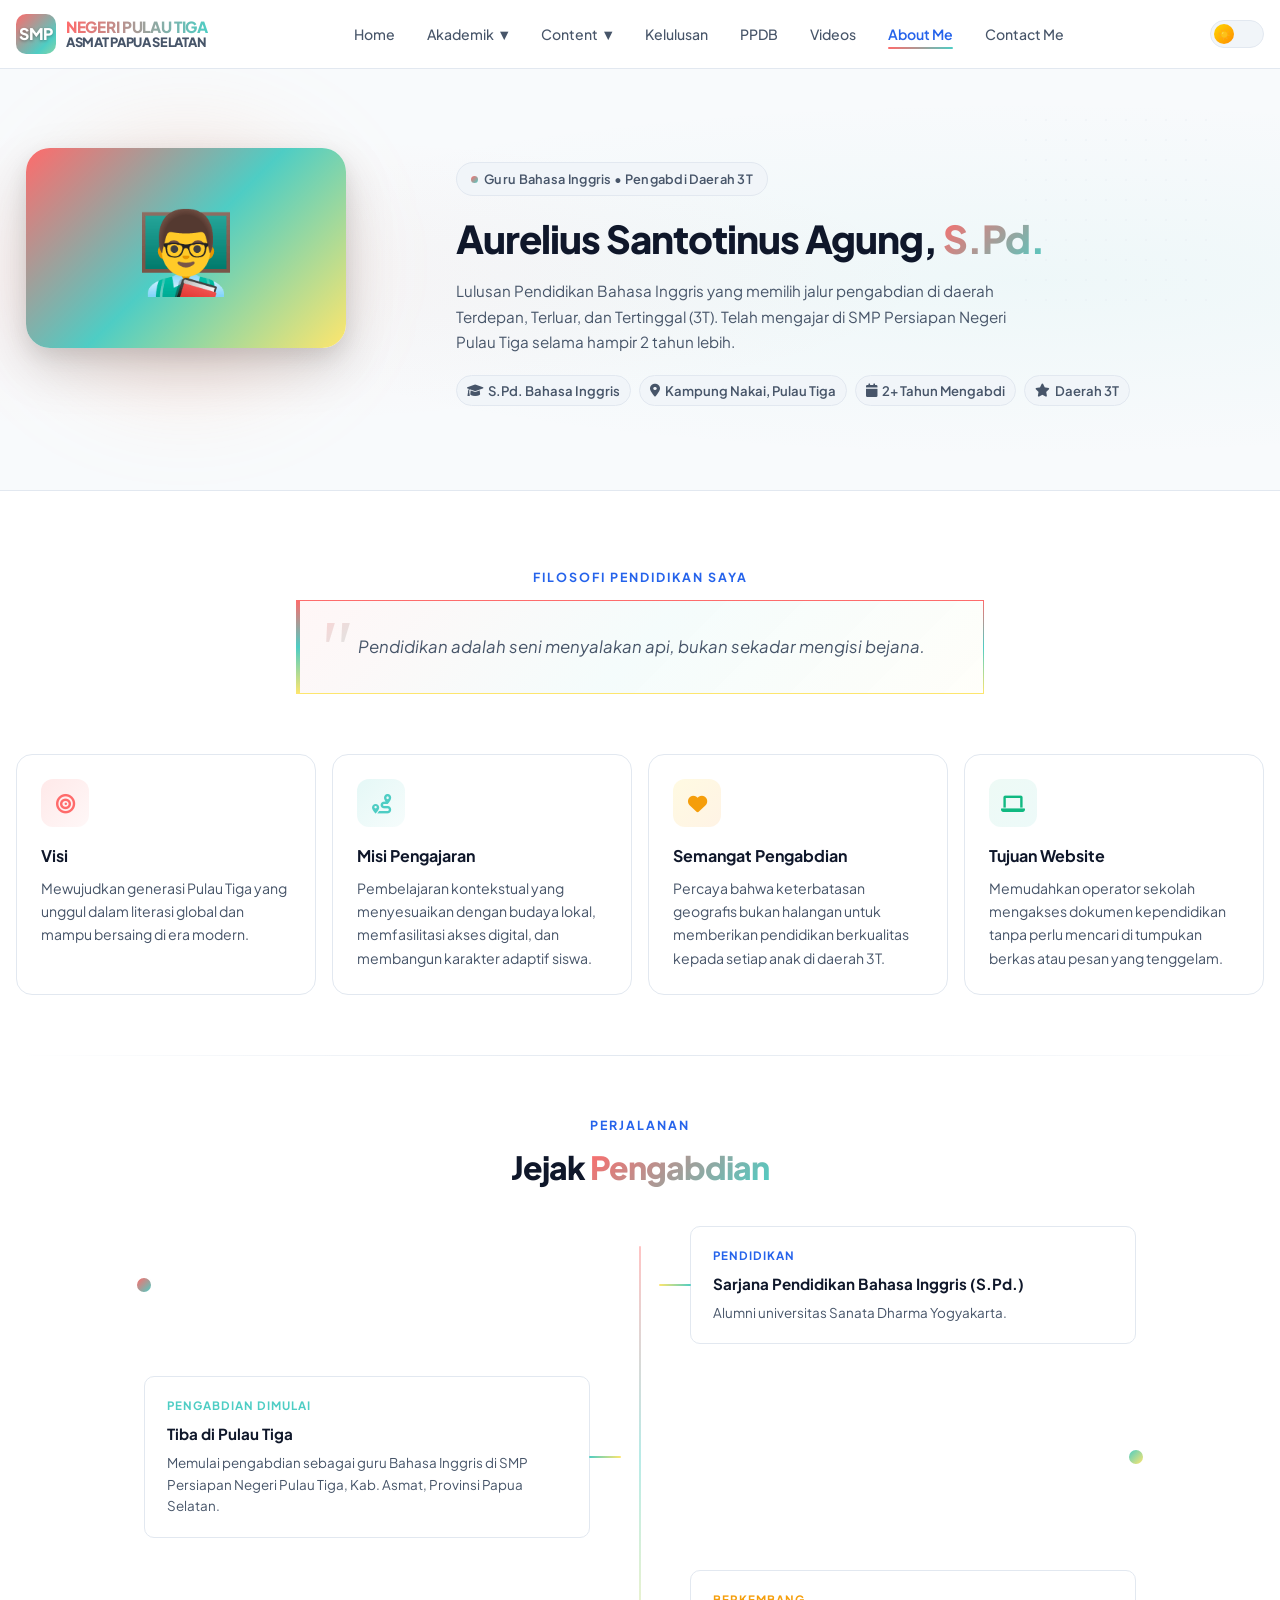
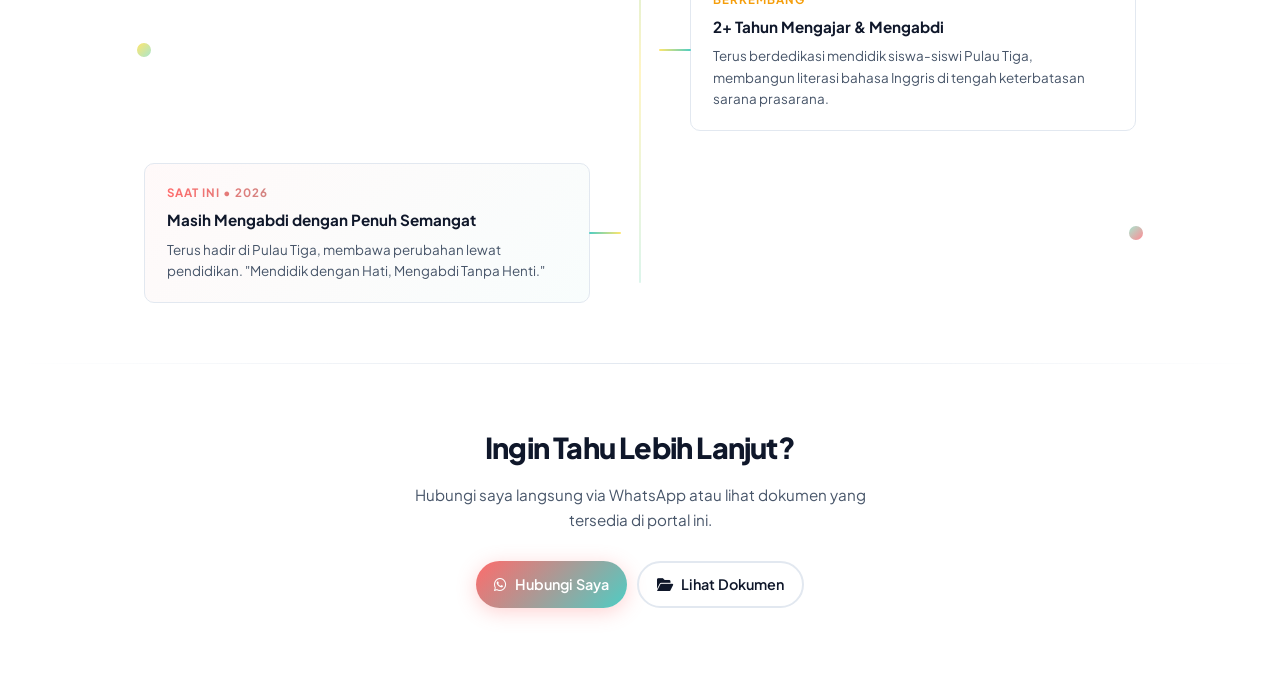
==== commit c6775cc3: "komit sjaa" ====
--- a/about.html
+++ b/about.html
@@ -14,459 +14,646 @@
   <link rel="stylesheet" href="https://cdnjs.cloudflare.com/ajax/libs/font-awesome/6.0.0-beta3/css/all.min.css">
   <link rel="stylesheet" href="css/style.css">
 
-<style>
-  /* =============================================
+  <style>
+    /* =============================================
        RESPONSIVE FIXES — about.html
        Mobile-first, overrides for tablet & desktop
     ============================================= */
 
-  /* --- HERO SECTION --- */
-  .about-hero {
-    padding: 70px 0 60px;
-    background: var(--bg2, #f8f9fc);
-    border-bottom: 1px solid var(--border, #e5e7eb);
-    position: relative;
-    overflow: hidden;
-  }
-
-  .about-hero-inner {
-    display: flex;
-    flex-direction: column;
-    align-items: center;
-    gap: 28px;
-    text-align: center;
-  }
-
-  @media (min-width: 720px) {
+    /* --- HERO SECTION --- */
+    .about-hero {
+      padding: 70px 0 60px;
+      background: var(--bg2, #f8f9fc);
+      border-bottom: 1px solid var(--border, #e5e7eb);
+      position: relative;
+      overflow: hidden;
+    }
+
     .about-hero-inner {
-      display: grid;
-      grid-template-columns: auto 1fr;
-      gap: 48px;
-      align-items: center;
-      text-align: left;
-    }
-  }
-
-  /* --- PROFILE FRAME --- */
-  .profile-wrapper {
-    display: flex;
-    justify-content: center;
-    flex-shrink: 0;
-  }
-
-  .profile-frame {
-    width: 140px !important;
-    height: 140px !important;
-  }
-
-  @media (min-width: 480px) {
-    .profile-frame {
-      width: 170px !important;
-      height: 170px !important;
-    }
-  }
-
-  @media (min-width: 720px) {
-    .profile-frame {
-      width: 200px !important;
-      height: 200px !important;
-    }
-  }
-
-  /* --- HERO TEXT --- */
-  .about-hero-text h1 {
-    font-size: clamp(1.35rem, 5vw, 2.4rem);
-    font-weight: 800;
-    letter-spacing: -1px;
-    margin-bottom: 8px;
-  }
-
-  .about-hero-text p {
-    color: var(--text2, #6b7280);
-    font-size: clamp(0.85rem, 3vw, 0.95rem);
-    line-height: 1.7;
-    margin-bottom: 20px;
-    max-width: 580px;
-  }
-
-  /* --- TAGS --- */
-  .hero-tags {
-    display: flex;
-    gap: 8px;
-    flex-wrap: wrap;
-    justify-content: center;
-  }
-
-  @media (min-width: 720px) {
-    .hero-tags {
-      justify-content: flex-start;
-    }
-  }
-
-  .hero-tags .tag {
-    font-size: clamp(0.72rem, 2.5vw, 0.82rem);
-    padding: 4px 10px;
-    white-space: nowrap;
-  }
-
-  /* --- BADGE --- */
-  .about-badge {
-    display: flex;
-    justify-content: center;
-    margin-bottom: 12px;
-  }
-
-  @media (min-width: 720px) {
-    .about-badge {
-      justify-content: flex-start;
-    }
-  }
-
-  /* --- QUOTE BOX --- */
-  .about-quote {
-    max-width: 720px;
-    margin: 0 auto 60px;
-    padding: 0 16px;
-  }
-
-  .quote-box {
-    padding: clamp(20px, 4vw, 32px) clamp(20px, 5vw, 40px) !important;
-    font-size: clamp(0.9rem, 3vw, 1.05rem);
-    line-height: 1.7;
-  }
-
-  /* --- FEATURE GRID --- */
-  .about-grid {
-    display: grid;
-    grid-template-columns: 1fr;
-    gap: 16px;
-    margin-bottom: 60px;
-  }
-
-  @media (min-width: 500px) {
-    .about-grid {
-      grid-template-columns: repeat(2, 1fr);
-    }
-  }
-
-  @media (min-width: 900px) {
-    .about-grid {
-      grid-template-columns: repeat(4, 1fr);
-    }
-  }
-
-  .feature-card {
-    padding: clamp(18px, 3vw, 24px);
-  }
-
-  .feature-card h3 {
-    font-size: clamp(0.92rem, 2.5vw, 1rem);
-  }
-
-  .feature-card p {
-    font-size: clamp(0.82rem, 2.2vw, 0.88rem);
-    line-height: 1.65;
-  }
-
-  /* --- TIMELINE ZIG-ZAG (DESKTOP) & LURUS (MOBILE) --- */
-  .timeline-wrapper {
-    max-width: 900px;
-    margin: 0 auto;
-    padding: 0 4px;
-  }
-
-  .timeline-inner {
-    position: relative;
-    padding-left: 28px;
-  }
-
-  /* Garis vertikal untuk mobile */
-  .timeline-line {
-    position: absolute;
-    left: 12px;
-    top: 0;
-    bottom: 0;
-    width: 2px;
-    background: linear-gradient(to bottom, var(--c1, #ff6b6b), var(--c2, #4ecdc4), var(--c3, #45b7d1));
-    border-radius: 99px;
-  }
-
-  .timeline-item {
-    position: relative;
-    margin-bottom: 28px;
-  }
-
-  .timeline-dot {
-    position: absolute;
-    left: -22px;
-    top: 6px;
-    width: 12px;
-    height: 12px;
-    border-radius: 50%;
-    border: 2px solid var(--bg, #fff);
-  }
-
-  .timeline-card {
-    background: var(--card-bg, #fff);
-    border: 1px solid var(--border, #e5e7eb);
-    border-radius: var(--radius-sm, 12px);
-    padding: clamp(14px, 3vw, 20px) clamp(14px, 3vw, 22px);
-    transition: all 0.2s ease;
-  }
-
-  .timeline-card h4 {
-    font-weight: 700;
-    font-size: clamp(0.88rem, 2.5vw, 0.95rem);
-    margin-bottom: 6px;
-  }
-
-  .timeline-card p {
-    font-size: clamp(0.8rem, 2.2vw, 0.84rem);
-    color: var(--text2, #6b7280);
-    line-height: 1.6;
-  }
-
-  .timeline-label {
-    font-size: 0.72rem;
-    font-weight: 700;
-    letter-spacing: 1px;
-    text-transform: uppercase;
-    margin-bottom: 6px;
-  }
-
-  /* ---- DESKTOP ZIG-ZAG (min-width: 768px) ---- */
-  @media (min-width: 768px) {
-    .timeline-wrapper {
-      max-width: 1000px;
-    }
-
-    .timeline-inner {
-      padding-left: 0;
       display: flex;
       flex-direction: column;
-      gap: 32px;
+      align-items: center;
+      gap: 28px;
+      text-align: center;
+    }
+
+    @media (min-width: 720px) {
+      .about-hero-inner {
+        display: grid;
+        grid-template-columns: auto 1fr;
+        gap: 60px;
+        /* gap lebih besar agar text tidak mepet foto */
+        align-items: center;
+        text-align: left;
+      }
+    }
+
+    /* --- PROFILE WRAPPER (FOTO KIRI) --- */
+    /* Efek sama seperti index.html: rounded rectangle + border loading + glow + naik */
+    .about-hero .profile-wrapper {
+      display: flex;
+      justify-content: center;
+      align-items: center;
+      padding: 30px 10px;
       position: relative;
-    }
-
-    /* GARIS VERTIKAL TENGAH untuk desktop */
-    .timeline-inner::before {
+      flex-shrink: 0;
+      transform: translateY(-20px);
+    }
+
+    /* Frame foto: rounded rectangle + animasi mengambang */
+    .about-hero .profile-frame {
+      position: relative;
+      width: 100%;
+      max-width: 320px;
+      aspect-ratio: 16 / 10;
+      border-radius: 24px;
+      overflow: hidden;
+      background: var(--card-bg, #fff);
+      z-index: 1;
+      flex-shrink: 0;
+      animation: profileFloat 5s ease-in-out infinite;
+      box-shadow:
+        0 20px 50px rgba(0, 0, 0, 0.15),
+        0 8px 20px rgba(0, 0, 0, 0.08);
+      transition: transform 0.3s ease, box-shadow 0.3s ease;
+    }
+
+    .about-hero .profile-frame:hover {
+      transform: translateY(-6px);
+      box-shadow:
+        0 28px 60px rgba(0, 0, 0, 0.18),
+        0 12px 28px rgba(0, 0, 0, 0.1);
+    }
+
+    /* Cincin gradient berputar (loading keliling foto) */
+    .about-hero .profile-frame::before {
       content: '';
       position: absolute;
-      left: 50%;
-      top: 20px;
-      bottom: 20px;
-      width: 2px;
-      background: linear-gradient(to bottom, var(--c1, #ff6b6b), var(--c2, #4ecdc4), var(--c3, #45b7d1), var(--c4, #f59e0b));
-      transform: translateX(-50%);
-      border-radius: 99px;
-      opacity: 0.4;
-      z-index: 0;
-    }
-
-    /* Sembunyikan garis vertikal bawaan (yang untuk mobile) */
-    .timeline-line {
-      display: none;
-    }
-
-    .timeline-item {
-      margin-bottom: 0;
-      width: 100%;
-      position: relative;
-      z-index: 1;
-    }
-
-    /* Gaya untuk setiap item: bergantian posisi */
-    .timeline-item:nth-child(odd) .timeline-card {
-      margin-left: 0;
-      margin-right: auto;
-      max-width: 45%;
-      position: relative;
-    }
-
-    .timeline-item:nth-child(even) .timeline-card {
-      margin-left: auto;
-      margin-right: 0;
-      max-width: 45%;
-      position: relative;
-    }
-
-    /* Dot dan garis penghubung zig-zag */
-    .timeline-dot {
-      width: 18px;
-      height: 18px;
-      top: 50%;
-      transform: translateY(-50%);
-      z-index: 3;
-    }
-
-    /* Dot untuk item ganjil (kiri) - berada di sebelah kanan card */
-    .timeline-item:nth-child(odd) .timeline-dot {
-      left: auto;
-      right: -9px;
-    }
-
-    /* Dot untuk item genap (kanan) - berada di sebelah kiri card */
-    .timeline-item:nth-child(even) .timeline-dot {
-      left: -9px;
-      right: auto;
-    }
-
-    /* Garis penghubung horizontal (dari card ke garis tengah) */
-    .timeline-item:nth-child(odd) .timeline-card::before {
+      inset: -6px;
+      border-radius: 30px;
+      background: conic-gradient(from 0deg,
+          var(--c1),
+          var(--c2),
+          var(--c3),
+          var(--c4),
+          var(--c5),
+          var(--c1));
+      z-index: -1;
+      animation: borderSpin 4s linear infinite;
+      filter: blur(6px);
+      opacity: 0.9;
+    }
+
+    /* Cincin kedua: gradient lebih tipis berputar berlawanan arah */
+    .about-hero .profile-frame::after {
       content: '';
       position: absolute;
-      right: -32px;
-      top: 50%;
-      width: 32px;
-      height: 2px;
-      background: linear-gradient(90deg, var(--c2, #4ecdc4), var(--c3, #45b7d1));
-      transform: translateY(-50%);
-      z-index: 2;
-      border-radius: 2px;
-    }
-
-    .timeline-item:nth-child(even) .timeline-card::before {
+      inset: -3px;
+      border-radius: 28px;
+      background: conic-gradient(from 180deg,
+          var(--c3),
+          var(--c2),
+          var(--c1),
+          var(--c5),
+          var(--c4),
+          var(--c3));
+      z-index: -1;
+      animation: borderSpinReverse 6s linear infinite;
+      opacity: 0.7;
+    }
+
+    /* Glow di belakang foto */
+    .about-hero .profile-wrapper::before {
       content: '';
       position: absolute;
-      left: -32px;
       top: 50%;
-      width: 32px;
-      height: 2px;
-      background: linear-gradient(90deg, var(--c3, #45b7d1), var(--c2, #4ecdc4));
-      transform: translateY(-50%);
+      left: 50%;
+      transform: translate(-50%, -50%);
+      width: 85%;
+      height: 85%;
+      background: radial-gradient(ellipse at center,
+          rgba(78, 205, 196, 0.35) 0%,
+          rgba(255, 107, 107, 0.25) 40%,
+          rgba(255, 230, 109, 0.15) 70%,
+          transparent 100%);
+      border-radius: 50%;
+      filter: blur(50px);
+      z-index: 0;
+      animation: glowPulse 4s ease-in-out infinite;
+      pointer-events: none;
+    }
+
+    /* Gambar di dalam frame */
+    .about-hero .profile-img {
+      width: 100%;
+      height: 100%;
+      object-fit: cover;
+      object-position: center;
+      display: block;
+      border-radius: 20px;
+      position: relative;
       z-index: 2;
-      border-radius: 2px;
-    }
-
-    /* Card hover effect */
-    .timeline-card:hover {
-      transform: translateY(-4px);
-      box-shadow: 0 12px 24px -12px rgba(0, 0, 0, 0.15);
-      border-color: rgba(78, 205, 196, 0.3);
-    }
-  }
-
-  /* --- Penyesuaian untuk tablet kecil (768px - 1024px) --- */
-  @media (min-width: 768px) and (max-width: 1024px) {
-
-    .timeline-item:nth-child(odd) .timeline-card,
-    .timeline-item:nth-child(even) .timeline-card {
-      max-width: 55%;
-    }
-
-    .timeline-item:nth-child(odd) .timeline-card::before,
-    .timeline-item:nth-child(even) .timeline-card::before {
-      width: 24px;
-    }
-
-    .timeline-item:nth-child(odd) .timeline-card::before {
-      right: -24px;
-    }
-
-    .timeline-item:nth-child(even) .timeline-card::before {
-      left: -24px;
-    }
-
-    .timeline-item:nth-child(odd) .timeline-dot {
-      right: -7px;
-    }
-
-    .timeline-item:nth-child(even) .timeline-dot {
-      left: -7px;
-    }
-  }
-
-  /* Mobile: tetap tampil lurus dengan garis vertikal */
-  @media (max-width: 767px) {
+      animation: none;
+    }
+
+    /* Placeholder fallback */
+    .about-hero .profile-placeholder {
+      display: none;
+      position: absolute;
+      inset: 0;
+      background: linear-gradient(135deg, var(--c1), var(--c2), var(--c3));
+      align-items: center;
+      justify-content: center;
+      font-size: 5rem;
+      color: white;
+      border-radius: 20px;
+      z-index: 2;
+    }
+
+    /* Keyframes khusus about page */
+    @keyframes profileFloat {
+
+      0%,
+      100% {
+        transform: translateY(0);
+      }
+
+      50% {
+        transform: translateY(-12px);
+      }
+    }
+
+    @keyframes borderSpin {
+      from {
+        transform: rotate(0deg);
+      }
+
+      to {
+        transform: rotate(360deg);
+      }
+    }
+
+    @keyframes borderSpinReverse {
+      from {
+        transform: rotate(360deg);
+      }
+
+      to {
+        transform: rotate(0deg);
+      }
+    }
+
+    @keyframes glowPulse {
+
+      0%,
+      100% {
+        opacity: 0.6;
+        transform: translate(-50%, -50%) scale(1);
+      }
+
+      50% {
+        opacity: 1;
+        transform: translate(-50%, -50%) scale(1.15);
+      }
+    }
+
+    /* Ukuran foto di berbagai breakpoint */
+    @media (min-width: 480px) {
+      .about-hero .profile-frame {
+        max-width: 360px;
+      }
+    }
+
+    @media (min-width: 720px) {
+      .about-hero .profile-frame {
+        max-width: 380px;
+      }
+    }
+
+    /* --- TEXT KANAN (DIGESER SEDIKIT KE KANAN) --- */
+    .about-hero-text {
+      padding-left: 0;
+    }
+
+    @media (min-width: 720px) {
+      .about-hero-text {
+        padding-left: 20px;
+        /* geser text ke kanan dikit */
+      }
+    }
+
+    @media (min-width: 1024px) {
+      .about-hero-text {
+        padding-left: 40px;
+        /* lebih lega di desktop */
+      }
+    }
+
+    .about-hero-text h1 {
+      font-size: clamp(1.35rem, 5vw, 2.4rem);
+      font-weight: 800;
+      letter-spacing: -1px;
+      margin-bottom: 8px;
+    }
+
+    .about-hero-text p {
+      color: var(--text2, #6b7280);
+      font-size: clamp(0.85rem, 3vw, 0.95rem);
+      line-height: 1.7;
+      margin-bottom: 20px;
+      max-width: 580px;
+    }
+
+    /* --- TAGS --- */
+    .hero-tags {
+      display: flex;
+      gap: 8px;
+      flex-wrap: wrap;
+      justify-content: center;
+    }
+
+    @media (min-width: 720px) {
+      .hero-tags {
+        justify-content: flex-start;
+      }
+    }
+
+    .hero-tags .tag {
+      font-size: clamp(0.72rem, 2.5vw, 0.82rem);
+      padding: 4px 10px;
+      white-space: nowrap;
+    }
+
+    /* --- BADGE --- */
+    .about-badge {
+      display: flex;
+      justify-content: center;
+      margin-bottom: 12px;
+    }
+
+    @media (min-width: 720px) {
+      .about-badge {
+        justify-content: flex-start;
+      }
+    }
+
+    /* --- QUOTE BOX --- */
+    .about-quote {
+      max-width: 720px;
+      margin: 0 auto 60px;
+      padding: 0 16px;
+    }
+
+    .quote-box {
+      padding: clamp(20px, 4vw, 32px) clamp(20px, 5vw, 40px) !important;
+      font-size: clamp(0.9rem, 3vw, 1.05rem);
+      line-height: 1.7;
+    }
+
+    /* --- FEATURE GRID --- */
+    .about-grid {
+      display: grid;
+      grid-template-columns: 1fr;
+      gap: 16px;
+      margin-bottom: 60px;
+    }
+
+    @media (min-width: 500px) {
+      .about-grid {
+        grid-template-columns: repeat(2, 1fr);
+      }
+    }
+
+    @media (min-width: 900px) {
+      .about-grid {
+        grid-template-columns: repeat(4, 1fr);
+      }
+    }
+
+    .feature-card {
+      padding: clamp(18px, 3vw, 24px);
+    }
+
+    .feature-card h3 {
+      font-size: clamp(0.92rem, 2.5vw, 1rem);
+    }
+
+    .feature-card p {
+      font-size: clamp(0.82rem, 2.2vw, 0.88rem);
+      line-height: 1.65;
+    }
+
+    /* --- TIMELINE ZIG-ZAG (DESKTOP) & LURUS (MOBILE) --- */
+    .timeline-wrapper {
+      max-width: 900px;
+      margin: 0 auto;
+      padding: 0 4px;
+    }
+
     .timeline-inner {
+      position: relative;
       padding-left: 28px;
     }
 
-    /* Sembunyikan garis vertikal tengah desktop di mobile */
-    .timeline-inner::before {
-      display: none;
-    }
-
     .timeline-line {
-      display: block;
+      position: absolute;
+      left: 12px;
+      top: 0;
+      bottom: 0;
+      width: 2px;
+      background: linear-gradient(to bottom, var(--c1, #ff6b6b), var(--c2, #4ecdc4), var(--c3, #45b7d1));
+      border-radius: 99px;
+    }
+
+    .timeline-item {
+      position: relative;
+      margin-bottom: 28px;
     }
 
     .timeline-dot {
+      position: absolute;
       left: -22px;
       top: 6px;
-    }
-
-    .timeline-card::before {
-      display: none;
-    }
-
-    .timeline-item {
+      width: 12px;
+      height: 12px;
+      border-radius: 50%;
+      border: 2px solid var(--bg, #fff);
+    }
+
+    .timeline-card {
+      background: var(--card-bg, #fff);
+      border: 1px solid var(--border, #e5e7eb);
+      border-radius: var(--radius-sm, 12px);
+      padding: clamp(14px, 3vw, 20px) clamp(14px, 3vw, 22px);
+      transition: all 0.2s ease;
+    }
+
+    .timeline-card h4 {
+      font-weight: 700;
+      font-size: clamp(0.88rem, 2.5vw, 0.95rem);
+      margin-bottom: 6px;
+    }
+
+    .timeline-card p {
+      font-size: clamp(0.8rem, 2.2vw, 0.84rem);
+      color: var(--text2, #6b7280);
+      line-height: 1.6;
+    }
+
+    .timeline-label {
+      font-size: 0.72rem;
+      font-weight: 700;
+      letter-spacing: 1px;
+      text-transform: uppercase;
+      margin-bottom: 6px;
+    }
+
+    @media (min-width: 768px) {
+      .timeline-wrapper {
+        max-width: 1000px;
+      }
+
+      .timeline-inner {
+        padding-left: 0;
+        display: flex;
+        flex-direction: column;
+        gap: 32px;
+        position: relative;
+      }
+
+      .timeline-inner::before {
+        content: '';
+        position: absolute;
+        left: 50%;
+        top: 20px;
+        bottom: 20px;
+        width: 2px;
+        background: linear-gradient(to bottom, var(--c1, #ff6b6b), var(--c2, #4ecdc4), var(--c3, #45b7d1), var(--c4, #f59e0b));
+        transform: translateX(-50%);
+        border-radius: 99px;
+        opacity: 0.4;
+        z-index: 0;
+      }
+
+      .timeline-line {
+        display: none;
+      }
+
+      .timeline-item {
+        margin-bottom: 0;
+        width: 100%;
+        position: relative;
+        z-index: 1;
+      }
+
+      .timeline-item:nth-child(odd) .timeline-card {
+        margin-left: 0;
+        margin-right: auto;
+        max-width: 45%;
+        position: relative;
+      }
+
+      .timeline-item:nth-child(even) .timeline-card {
+        margin-left: auto;
+        margin-right: 0;
+        max-width: 45%;
+        position: relative;
+      }
+
+      .timeline-dot {
+        width: 18px;
+        height: 18px;
+        top: 50%;
+        transform: translateY(-50%);
+        z-index: 3;
+      }
+
+      .timeline-item:nth-child(odd) .timeline-dot {
+        left: auto;
+        right: -9px;
+      }
+
+      .timeline-item:nth-child(even) .timeline-dot {
+        left: -9px;
+        right: auto;
+      }
+
+      .timeline-item:nth-child(odd) .timeline-card::before {
+        content: '';
+        position: absolute;
+        right: -32px;
+        top: 50%;
+        width: 32px;
+        height: 2px;
+        background: linear-gradient(90deg, var(--c2, #4ecdc4), var(--c3, #45b7d1));
+        transform: translateY(-50%);
+        z-index: 2;
+        border-radius: 2px;
+      }
+
+      .timeline-item:nth-child(even) .timeline-card::before {
+        content: '';
+        position: absolute;
+        left: -32px;
+        top: 50%;
+        width: 32px;
+        height: 2px;
+        background: linear-gradient(90deg, var(--c3, #45b7d1), var(--c2, #4ecdc4));
+        transform: translateY(-50%);
+        z-index: 2;
+        border-radius: 2px;
+      }
+
+      .timeline-card:hover {
+        transform: translateY(-4px);
+        box-shadow: 0 12px 24px -12px rgba(0, 0, 0, 0.15);
+        border-color: rgba(78, 205, 196, 0.3);
+      }
+    }
+
+    @media (min-width: 768px) and (max-width: 1024px) {
+
+      .timeline-item:nth-child(odd) .timeline-card,
+      .timeline-item:nth-child(even) .timeline-card {
+        max-width: 55%;
+      }
+
+      .timeline-item:nth-child(odd) .timeline-card::before,
+      .timeline-item:nth-child(even) .timeline-card::before {
+        width: 24px;
+      }
+
+      .timeline-item:nth-child(odd) .timeline-card::before {
+        right: -24px;
+      }
+
+      .timeline-item:nth-child(even) .timeline-card::before {
+        left: -24px;
+      }
+
+      .timeline-item:nth-child(odd) .timeline-dot {
+        right: -7px;
+      }
+
+      .timeline-item:nth-child(even) .timeline-dot {
+        left: -7px;
+      }
+    }
+
+    @media (max-width: 767px) {
+      .timeline-inner {
+        padding-left: 28px;
+      }
+
+      .timeline-inner::before {
+        display: none;
+      }
+
+      .timeline-line {
+        display: block;
+      }
+
+      .timeline-dot {
+        left: -22px;
+        top: 6px;
+      }
+
+      .timeline-card::before {
+        display: none;
+      }
+
+      .timeline-item {
+        margin-bottom: 28px;
+      }
+
+      .timeline-card {
+        margin: 0;
+        max-width: 100%;
+      }
+    }
+
+    /* --- CTA SECTION --- */
+    .about-cta {
+      text-align: center;
+      max-width: 520px;
+      margin: 0 auto;
+      padding: 0 16px;
+    }
+
+    .about-cta h2 {
+      font-size: clamp(1.3rem, 4.5vw, 1.8rem);
+      font-weight: 800;
+      letter-spacing: -0.8px;
+      margin-bottom: 12px;
+    }
+
+    .about-cta p {
+      color: var(--text2, #6b7280);
       margin-bottom: 28px;
-    }
-
-    .timeline-card {
-      margin: 0;
-      max-width: 100%;
-    }
-  }
-
-  /* --- CTA SECTION --- */
-  .about-cta {
-    text-align: center;
-    max-width: 520px;
-    margin: 0 auto;
-    padding: 0 16px;
-  }
-
-  .about-cta h2 {
-    font-size: clamp(1.3rem, 4.5vw, 1.8rem);
-    font-weight: 800;
-    letter-spacing: -0.8px;
-    margin-bottom: 12px;
-  }
-
-  .about-cta p {
-    color: var(--text2, #6b7280);
-    margin-bottom: 28px;
-    font-size: clamp(0.85rem, 2.5vw, 0.95rem);
-    line-height: 1.7;
-  }
-
-  .cta-buttons {
-    display: flex;
-    gap: 10px;
-    justify-content: center;
-    flex-wrap: wrap;
-  }
-
-  .cta-buttons .btn {
-    font-size: clamp(0.82rem, 2.5vw, 0.9rem);
-    padding: 10px 18px;
-    white-space: nowrap;
-  }
-
-  /* --- SECTION TITLE RESPONSIVE --- */
-  .section-title {
-    font-size: clamp(1.4rem, 4vw, 2rem) !important;
-  }
-
-  /* --- CONTAINER PADDING ON MOBILE --- */
-  .container {
-    padding-left: max(16px, env(safe-area-inset-left));
-    padding-right: max(16px, env(safe-area-inset-right));
-  }
-
-  /* --- SECTION PADDING --- */
-  .section {
-    padding-top: clamp(40px, 6vw, 80px) !important;
-    padding-bottom: clamp(40px, 6vw, 80px) !important;
-  }
-
-  /* Divider margin */
-  .divider {
-    margin: clamp(32px, 5vw, 60px) 0 !important;
-  }
-</style>
+      font-size: clamp(0.85rem, 2.5vw, 0.95rem);
+      line-height: 1.7;
+    }
+
+    .cta-buttons {
+      display: flex;
+      gap: 10px;
+      justify-content: center;
+      flex-wrap: wrap;
+    }
+
+    .cta-buttons .btn {
+      font-size: clamp(0.82rem, 2.5vw, 0.9rem);
+      padding: 10px 18px;
+      white-space: nowrap;
+    }
+
+    /* --- SECTION TITLE RESPONSIVE --- */
+    .section-title {
+      font-size: clamp(1.4rem, 4vw, 2rem) !important;
+    }
+
+    .container {
+      padding-left: max(16px, env(safe-area-inset-left));
+      padding-right: max(16px, env(safe-area-inset-right));
+    }
+
+    .section {
+      padding-top: clamp(40px, 6vw, 80px) !important;
+      padding-bottom: clamp(40px, 6vw, 80px) !important;
+    }
+
+    .divider {
+      margin: clamp(32px, 5vw, 60px) 0 !important;
+    }
+
+    /* --- RESPONSIVE MOBILE (FOTO TETAP EFEK) --- */
+    @media (max-width: 719px) {
+      .about-hero .profile-wrapper {
+        transform: translateY(-10px);
+        padding: 24px 8px;
+      }
+
+      .about-hero .profile-frame {
+        max-width: 300px;
+        border-radius: 20px;
+      }
+
+      .about-hero .profile-frame::before {
+        inset: -5px;
+        border-radius: 26px;
+      }
+
+      .about-hero .profile-frame::after {
+        inset: -2px;
+        border-radius: 22px;
+      }
+
+      .about-hero .profile-img,
+      .about-hero .profile-placeholder {
+        border-radius: 16px;
+      }
+    }
+  </style>
 </head>
 
 <body>
@@ -482,41 +669,41 @@
             <span class="logo-sub">Pulau Tiga • Nakai</span>
           </div>
         </a>
-      <ul class="nav-links">
-        <li><a href="index.html">Home</a></li>
-        <li><a href="documents.html">Documents</a></li>
-        <li><a href="gallery.html">Gallery</a></li>
-        <li><a href="grades.html">Students Grades</a></li>
-        <li><a href="exam.html">Ujian</a></li>
-        <li><a href="rapor.html">Rapor</a></li>
-        <li><a href="blog.html">Blog</a></li>
-        <li><a href="about.html">About Me</a></li>
-        <li><a href="https://mryanto96.github.io/ATTENDANCE-SYSTEM/" target="_blank">Absensi</a></li>
-        <li><a href="contact.html">Contact Me</a></li>
-      </ul>
-      <div class="nav-right">
-        <button class="dark-toggle" aria-label="Toggle dark mode" id="darkToggleBtn">
-          <div class="dark-toggle-ball">☀️</div>
-        </button>
-        <button class="hamburger" aria-label="Menu">
-          <span></span><span></span><span></span>
-        </button>
+        <ul class="nav-links">
+          <li><a href="index.html">Home</a></li>
+          <li><a href="documents.html">Documents</a></li>
+          <li><a href="gallery.html">Gallery</a></li>
+          <li><a href="grades.html">Students Grades</a></li>
+          <li><a href="exam.html">Ujian</a></li>
+          <li><a href="rapor.html">Rapor</a></li>
+          <li><a href="blog.html">Blog</a></li>
+          <li><a href="about.html">About Me</a></li>
+          <li><a href="https://mryanto96.github.io/ATTENDANCE-SYSTEM/" target="_blank">Absensi</a></li>
+          <li><a href="contact.html">Contact Me</a></li>
+        </ul>
+        <div class="nav-right">
+          <button class="dark-toggle" aria-label="Toggle dark mode" id="darkToggleBtn">
+            <div class="dark-toggle-ball">☀️</div>
+          </button>
+          <button class="hamburger" aria-label="Menu">
+            <span></span><span></span><span></span>
+          </button>
+        </div>
       </div>
-      </div>
-      </div>
-      </nav>
-      <div class="mobile-menu" id="mobileMenu">
-        <a href="index.html">Home</a>
-        <a href="documents.html">Documents</a>
-        <a href="gallery.html">Gallery</a>
-        <a href="grades.html">Students Grades</a>
-        <a href="exam.html">Ujian</a>
-        <a href="rapor.html">Rapor</a>
-        <a href="blog.html">Blog</a>
-        <a href="about.html">About Me</a>
-        <a href="https://mryanto96.github.io/ATTENDANCE-SYSTEM/" target="_blank">Absensi</a>
-        <a href="contact.html">Contact Me</a>
-      </div>
+    </div>
+  </nav>
+  <div class="mobile-menu" id="mobileMenu">
+    <a href="index.html">Home</a>
+    <a href="documents.html">Documents</a>
+    <a href="gallery.html">Gallery</a>
+    <a href="grades.html">Students Grades</a>
+    <a href="exam.html">Ujian</a>
+    <a href="rapor.html">Rapor</a>
+    <a href="blog.html">Blog</a>
+    <a href="about.html">About Me</a>
+    <a href="https://mryanto96.github.io/ATTENDANCE-SYSTEM/" target="_blank">Absensi</a>
+    <a href="contact.html">Contact Me</a>
+  </div>
 
 
   <div class="page-content">
@@ -528,18 +715,18 @@
       <div class="container">
         <div class="about-hero-inner fade-up">
 
-          <!-- Profile Image -->
+          <!-- Profile Image (efek sama seperti index.html) -->
           <div class="profile-wrapper">
             <div class="profile-frame">
               <img src="images/Kami.jpeg" alt="Aurelius Santotinus Agung, S.Pd." class="profile-img"
                 onerror="this.style.display='none';this.parentNode.querySelector('.profile-placeholder').style.display='flex'">
-              <div class="profile-placeholder"
-                style="display:none;position:absolute;inset:6px;border-radius:40% 60% 40% 60% / 50% 40% 60% 50%;background:linear-gradient(135deg,var(--c1),var(--c2),var(--c3));align-items:center;justify-content:center;font-size:4rem;color:white;animation:blobPulse 8s ease infinite,float 6s ease-in-out infinite;z-index:1;">
-                👨‍🏫</div>
+              <div class="profile-placeholder">
+                👨‍🏫
+              </div>
             </div>
           </div>
 
-          <!-- Text Content -->
+          <!-- Text Content (digeser ke kanan) -->
           <div class="about-hero-text">
             <div class="about-badge">
               <div class="badge">
@@ -651,7 +838,7 @@
               </div>
             </div>
 
-            <!-- Item 4: Saat Ini (dengan animasi pulse) -->
+            <!-- Item 4: Saat Ini -->
             <div class="timeline-item" style="margin-bottom:0;">
               <div class="timeline-dot"
                 style="background:linear-gradient(135deg,var(--c4),var(--c5));animation:pulse 2s ease infinite;"></div>
--- a/css/style.css
+++ b/css/style.css
@@ -391,7 +391,7 @@
   -webkit-background-clip: text;
   -webkit-text-fill-color: transparent;
   background-clip: text;
-  font-size: 1.3rem;
+  font-size: 0.96rem;
   font-weight: 800;
   letter-spacing: -0.3px;
 }
@@ -399,8 +399,8 @@
 .logo-sub {
   font-size: 0.8rem;
   color: var(--text2);
-  font-weight: 600;
-  letter-spacing: 0.3px;
+  font-weight: 800;
+  letter-spacing: -0.3px;
 }
 
 /* Nav Links */
@@ -841,40 +841,181 @@
   margin-top: 6px;
 }
 
-/* ===== PROFILE IMAGE ===== */
+/* =========================================================
+   ===== PROFILE IMAGE — EFEK: NAIK, GLOW, & BORDER LOADING =
+   ========================================================= */
+
+/* Wrapper luar: memberi ruang untuk animasi mengambang & glow */
+.profile-wrapper {
+  display: flex;
+  justify-content: center;
+  align-items: center;
+  padding: 30px 10px;
+  position: relative;
+  /* Efek foto naik ke atas */
+  transform: translateY(-20px);
+}
+
+/* Frame foto: rounded rectangle + animasi mengambang */
 .profile-frame {
   position: relative;
-  width: 400px;
-  height: 450px;
+  width: 100%;
+  max-width: 480px;
+  aspect-ratio: 16 / 10;
+  border-radius: 24px;
+  overflow: hidden;
+  background: var(--card-bg);
+  z-index: 1;
   flex-shrink: 0;
-}
-
+  /* Efek foto naik turun halus (floating) */
+  animation: profileFloat 5s ease-in-out infinite;
+  /* Bayangan utama */
+  box-shadow:
+    0 20px 50px rgba(0, 0, 0, 0.15),
+    0 8px 20px rgba(0, 0, 0, 0.08);
+  transition: transform 0.3s ease, box-shadow 0.3s ease;
+}
+
+/* Efek hover: sedikit naik dan shadow membesar */
+.profile-frame:hover {
+  transform: translateY(-6px);
+  box-shadow:
+    0 28px 60px rgba(0, 0, 0, 0.18),
+    0 12px 28px rgba(0, 0, 0, 0.1);
+}
+
+/* ===== ANIMASI LOADING BERPUTAR KELILING FOTO ===== */
+/* Menggunakan pseudo-element ::before sebagai cincin gradient berputar */
 .profile-frame::before {
   content: '';
   position: absolute;
-  inset: -4px;
-  border-radius: 40% 60% 40% 60% / 50% 40% 60% 50%;
-  background: linear-gradient(135deg, var(--c1), var(--c2), var(--c3), var(--c4), var(--c5));
-  background-size: 300% 300%;
-  animation: gradientShift 4s ease infinite, blobPulse 8s ease infinite;
+  inset: -6px;
+  border-radius: 30px;
+  background: conic-gradient(from 0deg,
+      var(--c1),
+      var(--c2),
+      var(--c3),
+      var(--c4),
+      var(--c5),
+      var(--c1));
+  z-index: -1;
+  animation: borderSpin 4s linear infinite;
+  filter: blur(6px);
+  opacity: 0.9;
+}
+
+/* Cincin kedua: gradient lebih tebal, berputar berlawanan arah */
+.profile-frame::after {
+  content: '';
+  position: absolute;
+  inset: -3px;
+  border-radius: 28px;
+  background: conic-gradient(from 180deg,
+      var(--c3),
+      var(--c2),
+      var(--c1),
+      var(--c5),
+      var(--c4),
+      var(--c3));
+  z-index: -1;
+  animation: borderSpinReverse 6s linear infinite;
+  opacity: 0.7;
+}
+
+/* ===== BACKGROUND / CARD GLOW DI BELAKANG FOTO ===== */
+/* Efek glow besar di belakang frame */
+.profile-wrapper::before {
+  content: '';
+  position: absolute;
+  top: 50%;
+  left: 50%;
+  transform: translate(-50%, -50%);
+  width: 85%;
+  height: 85%;
+  background: radial-gradient(ellipse at center,
+      rgba(78, 205, 196, 0.35) 0%,
+      rgba(255, 107, 107, 0.25) 40%,
+      rgba(255, 230, 109, 0.15) 70%,
+      transparent 100%);
+  border-radius: 50%;
+  filter: blur(50px);
   z-index: 0;
-}
-
+  animation: glowPulse 4s ease-in-out infinite;
+  pointer-events: none;
+}
+
+/* ===== FOTO ===== */
 .profile-img {
+  width: 100%;
+  height: 100%;
+  object-fit: cover;
+  object-position: center;
+  display: block;
+  border-radius: 20px;
+  position: relative;
+  z-index: 2;
+  animation: none;
+}
+
+/* Placeholder jika gambar gagal dimuat */
+.profile-placeholder {
+  display: none;
   position: absolute;
-  inset: 6px;
-  border-radius: 40% 60% 40% 60% / 50% 40% 60% 50%;
-  object-fit: cover;
-  width: calc(100% - 20px);
-  height: calc(100% - 1px);
-  animation: blobPulse 8s ease infinite, float 6s ease-in-out infinite;
-  z-index: 1;
-}
-
-.profile-wrapper {
-  display: flex;
+  inset: 0;
+  background: linear-gradient(135deg, var(--c1), var(--c2), var(--c3));
+  align-items: center;
   justify-content: center;
-  align-items: center;
+  font-size: 5rem;
+  color: white;
+  border-radius: 20px;
+  z-index: 2;
+}
+
+/* ===== KEYFRAMES UNTUK PROFILE ===== */
+@keyframes profileFloat {
+
+  0%,
+  100% {
+    transform: translateY(0);
+  }
+
+  50% {
+    transform: translateY(-12px);
+  }
+}
+
+@keyframes borderSpin {
+  from {
+    transform: rotate(0deg);
+  }
+
+  to {
+    transform: rotate(360deg);
+  }
+}
+
+@keyframes borderSpinReverse {
+  from {
+    transform: rotate(360deg);
+  }
+
+  to {
+    transform: rotate(0deg);
+  }
+}
+
+@keyframes glowPulse {
+
+  0%,
+  100% {
+    opacity: 0.6;
+    transform: translate(-50%, -50%) scale(1);
+  }
+
+  50% {
+    opacity: 1;
+    transform: translate(-50%, -50%) scale(1.15);
+  }
 }
 
 /* ===== HERO ===== */
@@ -956,13 +1097,14 @@
     justify-content: center;
   }
 
-  .profile-frame {
-    width: 260px;
-    height: 260px;
-  }
-
   .profile-wrapper {
     order: -1;
+    transform: translateY(-10px);
+  }
+
+  .profile-frame {
+    max-width: 420px;
+    width: 100%;
   }
 
   .nav-links {
@@ -1344,6 +1486,12 @@
   margin: 0 auto 32px;
   width: 200px;
   height: 200px;
+  animation: none;
+}
+
+.about-hero .profile-frame::before,
+.about-hero .profile-frame::after {
+  display: none;
 }
 
 .about-hero h1 {
@@ -1603,9 +1751,29 @@
     grid-template-columns: 1fr;
   }
 
+  .profile-wrapper {
+    transform: translateY(-8px);
+    padding: 24px 8px;
+  }
+
   .profile-frame {
-    width: 200px;
-    height: 200px;
+    max-width: 100%;
+    border-radius: 18px;
+  }
+
+  .profile-frame::before {
+    inset: -5px;
+    border-radius: 24px;
+  }
+
+  .profile-frame::after {
+    inset: -2px;
+    border-radius: 20px;
+  }
+
+  .profile-img,
+  .profile-placeholder {
+    border-radius: 14px;
   }
 
   .doc-grid {
@@ -1679,6 +1847,25 @@
   .modal-btn {
     padding: 8px 16px;
     font-size: 0.8rem;
+  }
+
+  .profile-wrapper {
+    padding: 20px 6px;
+  }
+
+  .profile-frame {
+    max-width: 100%;
+    border-radius: 16px;
+  }
+
+  .profile-frame::before {
+    inset: -4px;
+    border-radius: 20px;
+  }
+
+  .profile-frame::after {
+    inset: -2px;
+    border-radius: 18px;
   }
 }
 
@@ -1767,7 +1954,6 @@
   }
 }
 
-
 @media (min-width: 993px) {
   .hamburger {
     display: none !important;
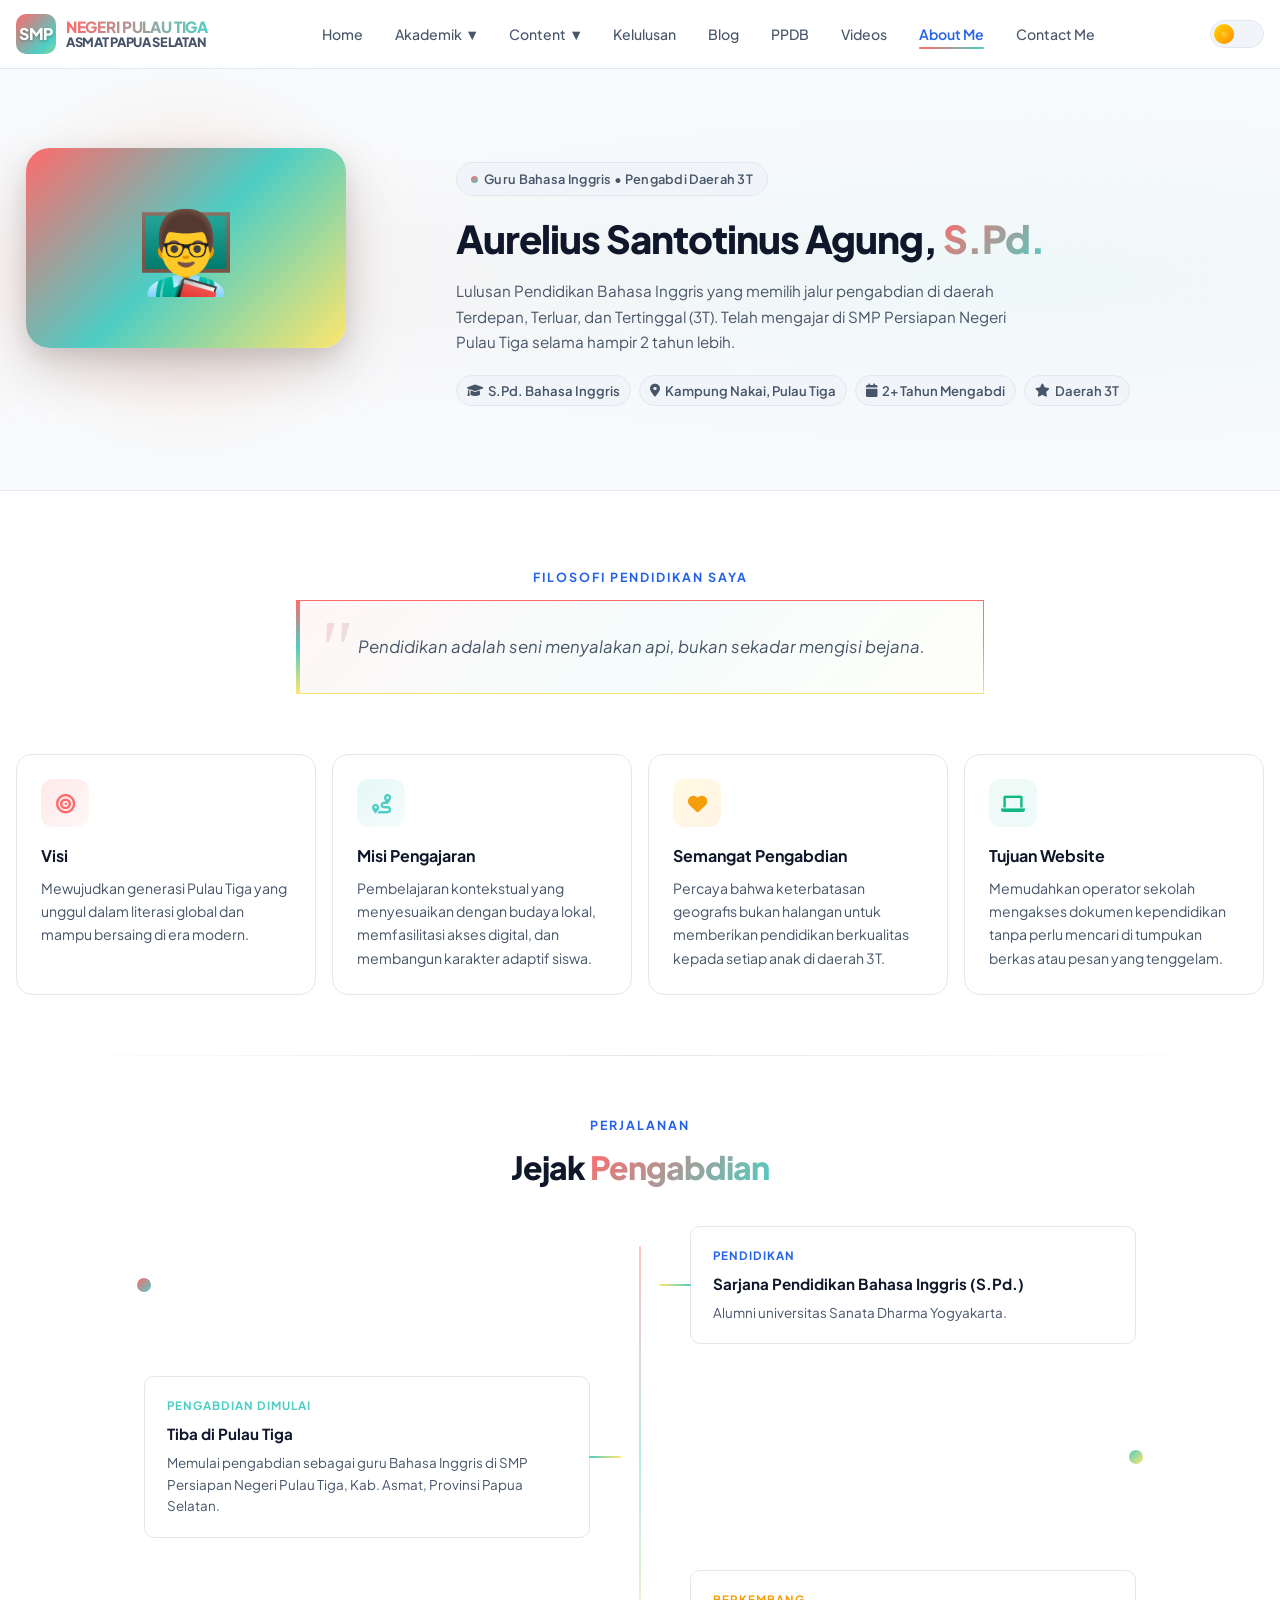
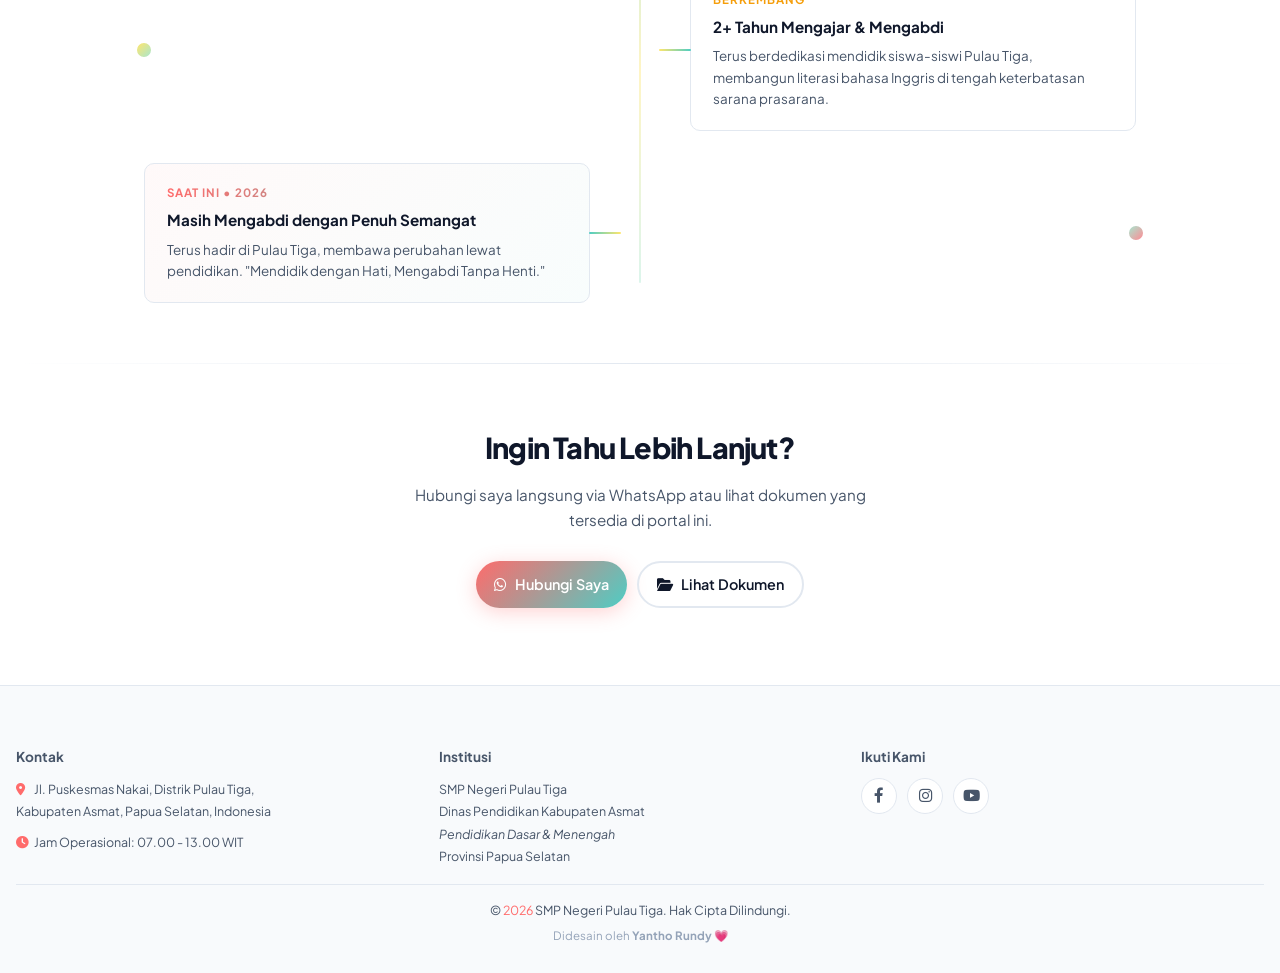
==== commit 206e0f4c: "komit saj" ====
--- a/about.html
+++ b/about.html
@@ -876,6 +876,94 @@
     </section>
 
   </div>
+  <!-- ===== FOOTER ===== -->
+  <footer style="border-top: 1px solid var(--border); background: var(--bg2);">
+    <div class="container">
+      <div
+        style="display: grid; grid-template-columns: repeat(auto-fit, minmax(200px, 1fr)); gap: 20px; padding: 32px 0 16px; text-align: left;">
+
+        <div>
+          <h4 style="font-size: 0.85rem; font-weight: 700; margin-bottom: 10px;" data-i18n="footer_contact">
+            Kontak</h4>
+          <p style="font-size: 0.78rem; color: var(--text2); line-height: 1.8; margin: 0;">
+            <i class="fas fa-map-marker-alt" style="color: var(--c1); width: 16px;"></i>
+            Jl. Puskesmas Nakai, Distrik Pulau Tiga,<br />Kabupaten Asmat, Papua Selatan, Indonesia
+          </p>
+          <p style="font-size: 0.78rem; color: var(--text2); line-height: 1.8; margin: 8px 0 0;">
+            <i class="fas fa-clock" style="color: var(--c1); width: 16px;"></i>
+            Jam Operasional: 07.00 - 13.00 WIT
+          </p>
+        </div>
+
+        <!-- <div>
+                        <h4 style="font-size: 0.85rem; font-weight: 700; margin-bottom: 10px;" data-i18n="footer_phone">
+                            Telepon / WhatsApp</h4>
+                        <p style="font-size: 0.78rem; color: var(--text2); line-height: 1.8; margin: 0;">
+                            <i class="fab fa-whatsapp" style="color: var(--c1); width: 16px;"></i>
+                            Tata Usaha: 08218887004
+                        </p>
+                        <p style="font-size: 0.78rem; color: var(--text2); line-height: 1.8; margin: 4px 0 0;">
+                            <i class="fab fa-whatsapp" style="color: var(--c1); width: 16px;"></i>
+                            Kesiswaan: 085691296762
+                        </p>
+                    </div> -->
+
+        <div>
+          <h4 style="font-size: 0.85rem; font-weight: 700; margin-bottom: 10px;" data-i18n="footer_institution">
+            Institusi</h4>
+          <p style="font-size: 0.78rem; color: var(--text2); line-height: 1.8; margin: 0;">
+            SMP Negeri Pulau Tiga<br />
+            Dinas Pendidikan Kabupaten Asmat<br />
+            <em>Pendidikan Dasar &amp; Menengah</em><br />
+            Provinsi Papua Selatan
+          </p>
+        </div>
+
+        <div>
+          <h4 style="font-size: 0.85rem; font-weight: 700; margin-bottom: 10px;" data-i18n="footer_follow">Ikuti
+            Kami</h4>
+          <div style="display: flex; gap: 10px; margin-top: 4px;">
+
+            <a href="#" target="_blank" rel="noopener noreferrer" aria-label="Facebook"
+              style="display: inline-flex; align-items: center; justify-content: center; width: 36px; height: 36px; border-radius: 50%; background: var(--card-bg); border: 1px solid var(--border); color: var(--text2); text-decoration: none; font-size: 0.95rem; transition: all .25s ease;"
+              onmouseover="this.style.background='#1877F2';this.style.color='#fff';this.style.borderColor='#1877F2';this.style.transform='translateY(-2px)';"
+              onmouseout="this.style.background='var(--card-bg)';this.style.color='var(--text2)';this.style.borderColor='var(--border)';this.style.transform='translateY(0)';">
+              <i class="fab fa-facebook-f"></i>
+            </a>
+
+            <a href="#" target="_blank" rel="noopener noreferrer" aria-label="Instagram"
+              style="display: inline-flex; align-items: center; justify-content: center; width: 36px; height: 36px; border-radius: 50%; background: var(--card-bg); border: 1px solid var(--border); color: var(--text2); text-decoration: none; font-size: 0.95rem; transition: all .25s ease;"
+              onmouseover="this.style.background='#E4405F';this.style.color='#fff';this.style.borderColor='#E4405F';this.style.transform='translateY(-2px)';"
+              onmouseout="this.style.background='var(--card-bg)';this.style.color='var(--text2)';this.style.borderColor='var(--border)';this.style.transform='translateY(0)';">
+              <i class="fab fa-instagram"></i>
+            </a>
+
+            <a href="#" target="_blank" rel="noopener noreferrer" aria-label="YouTube"
+              style="display: inline-flex; align-items: center; justify-content: center; width: 36px; height: 36px; border-radius: 50%; background: var(--card-bg); border: 1px solid var(--border); color: var(--text2); text-decoration: none; font-size: 0.95rem; transition: all .25s ease;"
+              onmouseover="this.style.background='#FF0000';this.style.color='#fff';this.style.borderColor='#FF0000';this.style.transform='translateY(-2px)';"
+              onmouseout="this.style.background='var(--card-bg)';this.style.color='var(--text2)';this.style.borderColor='var(--border)';this.style.transform='translateY(0)';">
+              <i class="fab fa-youtube"></i>
+            </a>
+
+          </div>
+        </div>
+
+      </div>
+
+      <div style="border-top: 1px solid var(--border); padding-top: 16px; text-align: center;">
+        <p style="font-size: 0.78rem; color: var(--text2); margin: 0;">
+          © <span data-year>2026</span> SMP Negeri Pulau Tiga. Hak Cipta Dilindungi.
+        </p>
+        <p style="font-size: 0.72rem; margin-top: 6px; color: var(--text3);">
+          Didesain oleh
+          <a href="https://guru-kreatif.vercel.app/" target="_blank" rel="noopener noreferrer"
+            class="footer-credit-link">
+            <strong>Yantho Rundy</strong> 💗
+          </a>
+        </p>
+      </div>
+    </div>
+  </footer>
   <script src="js/main.js"></script>
   <script src="js/navbar.js"></script>
 </body>
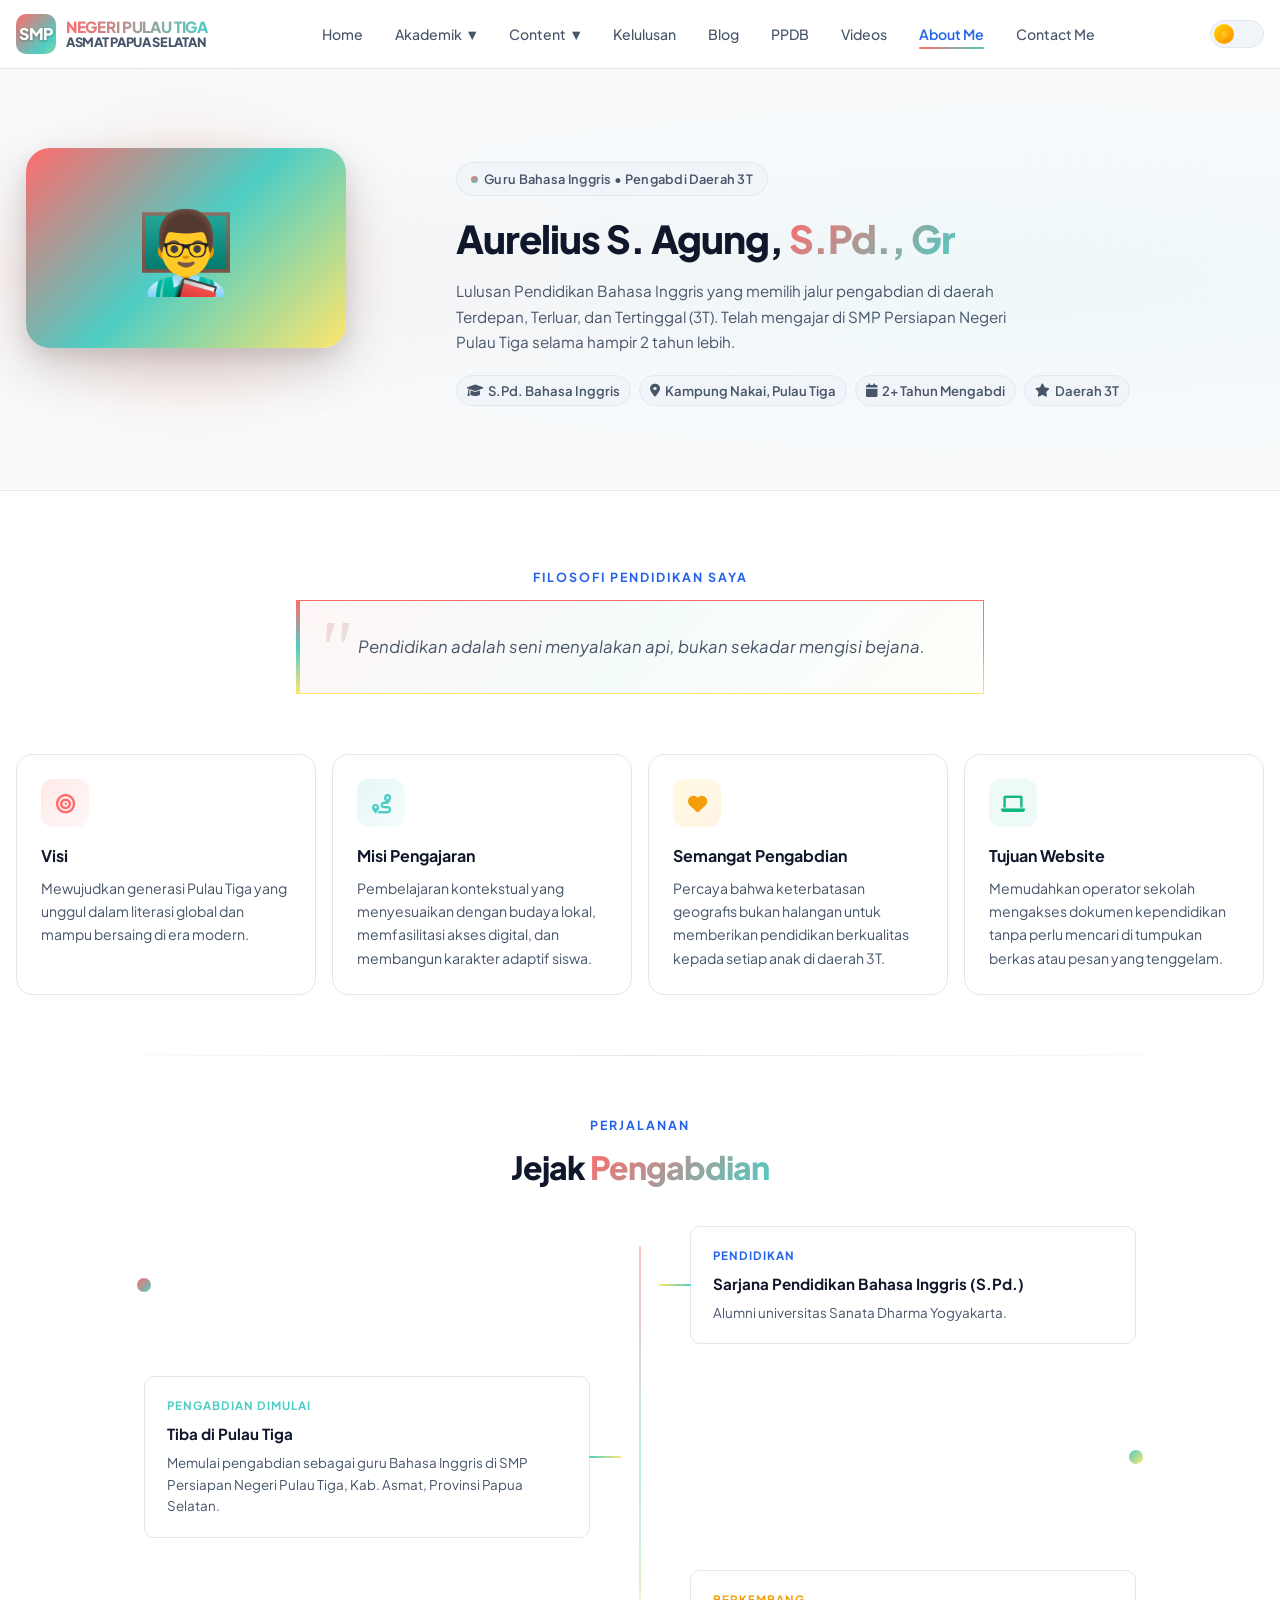
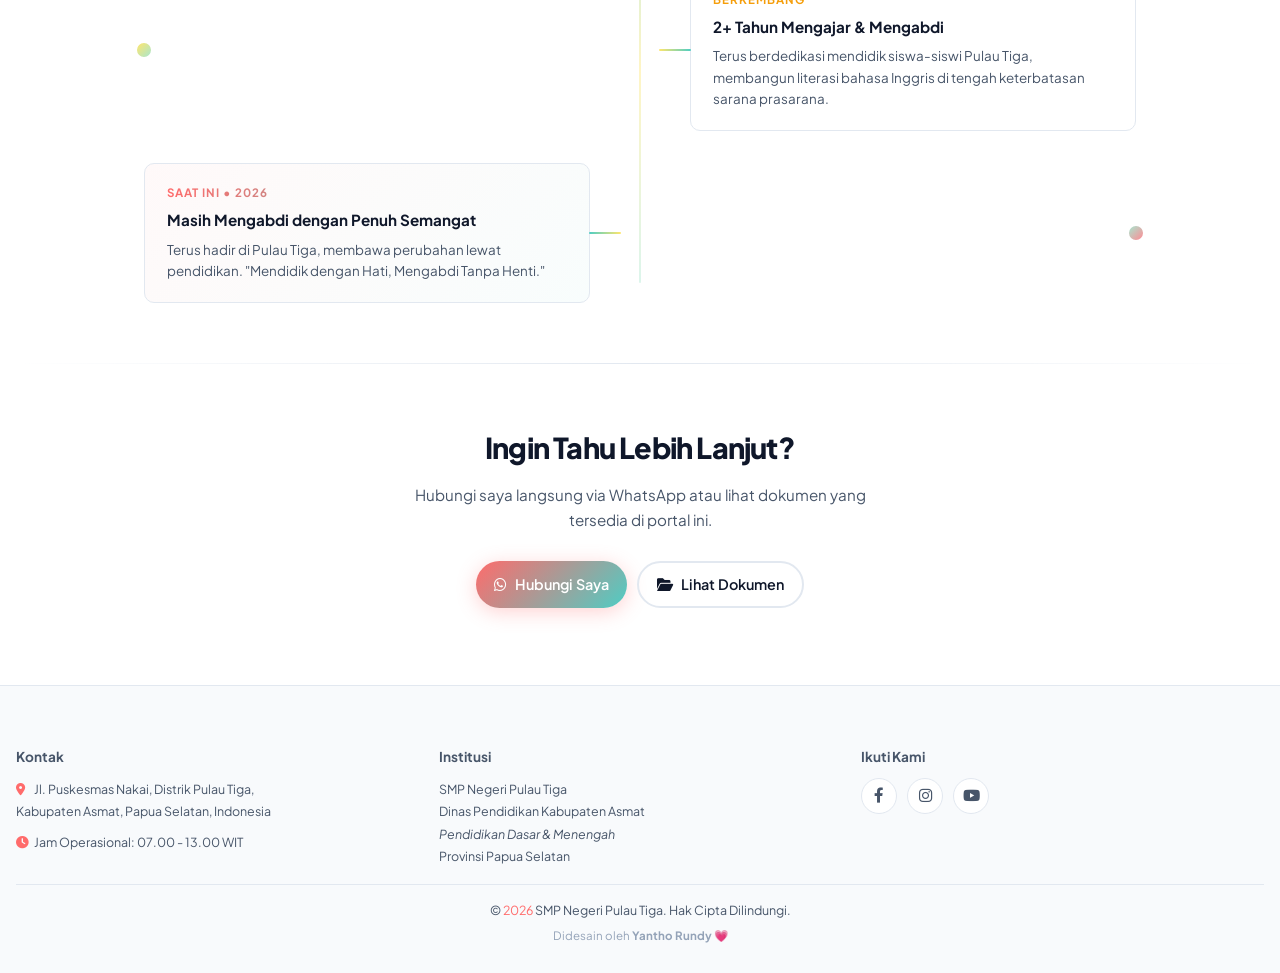
==== commit 76836fd1: "km" ====
--- a/about.html
+++ b/about.html
@@ -735,7 +735,7 @@
               </div>
             </div>
             <h1>
-              Aurelius Santotinus Agung, <span class="gradient-text">S.Pd.</span>
+              Aurelius S. Agung, <span class="gradient-text">S.Pd., Gr</span>
             </h1>
             <p>
               Lulusan Pendidikan Bahasa Inggris yang memilih jalur pengabdian di daerah Terdepan, Terluar, dan
@@ -924,7 +924,7 @@
             Kami</h4>
           <div style="display: flex; gap: 10px; margin-top: 4px;">
 
-            <a href="#" target="_blank" rel="noopener noreferrer" aria-label="Facebook"
+            <a href="https://www.facebook.com/yantho.rundy6" target="_blank" rel="noopener noreferrer" aria-label="Facebook"
               style="display: inline-flex; align-items: center; justify-content: center; width: 36px; height: 36px; border-radius: 50%; background: var(--card-bg); border: 1px solid var(--border); color: var(--text2); text-decoration: none; font-size: 0.95rem; transition: all .25s ease;"
               onmouseover="this.style.background='#1877F2';this.style.color='#fff';this.style.borderColor='#1877F2';this.style.transform='translateY(-2px)';"
               onmouseout="this.style.background='var(--card-bg)';this.style.color='var(--text2)';this.style.borderColor='var(--border)';this.style.transform='translateY(0)';">
